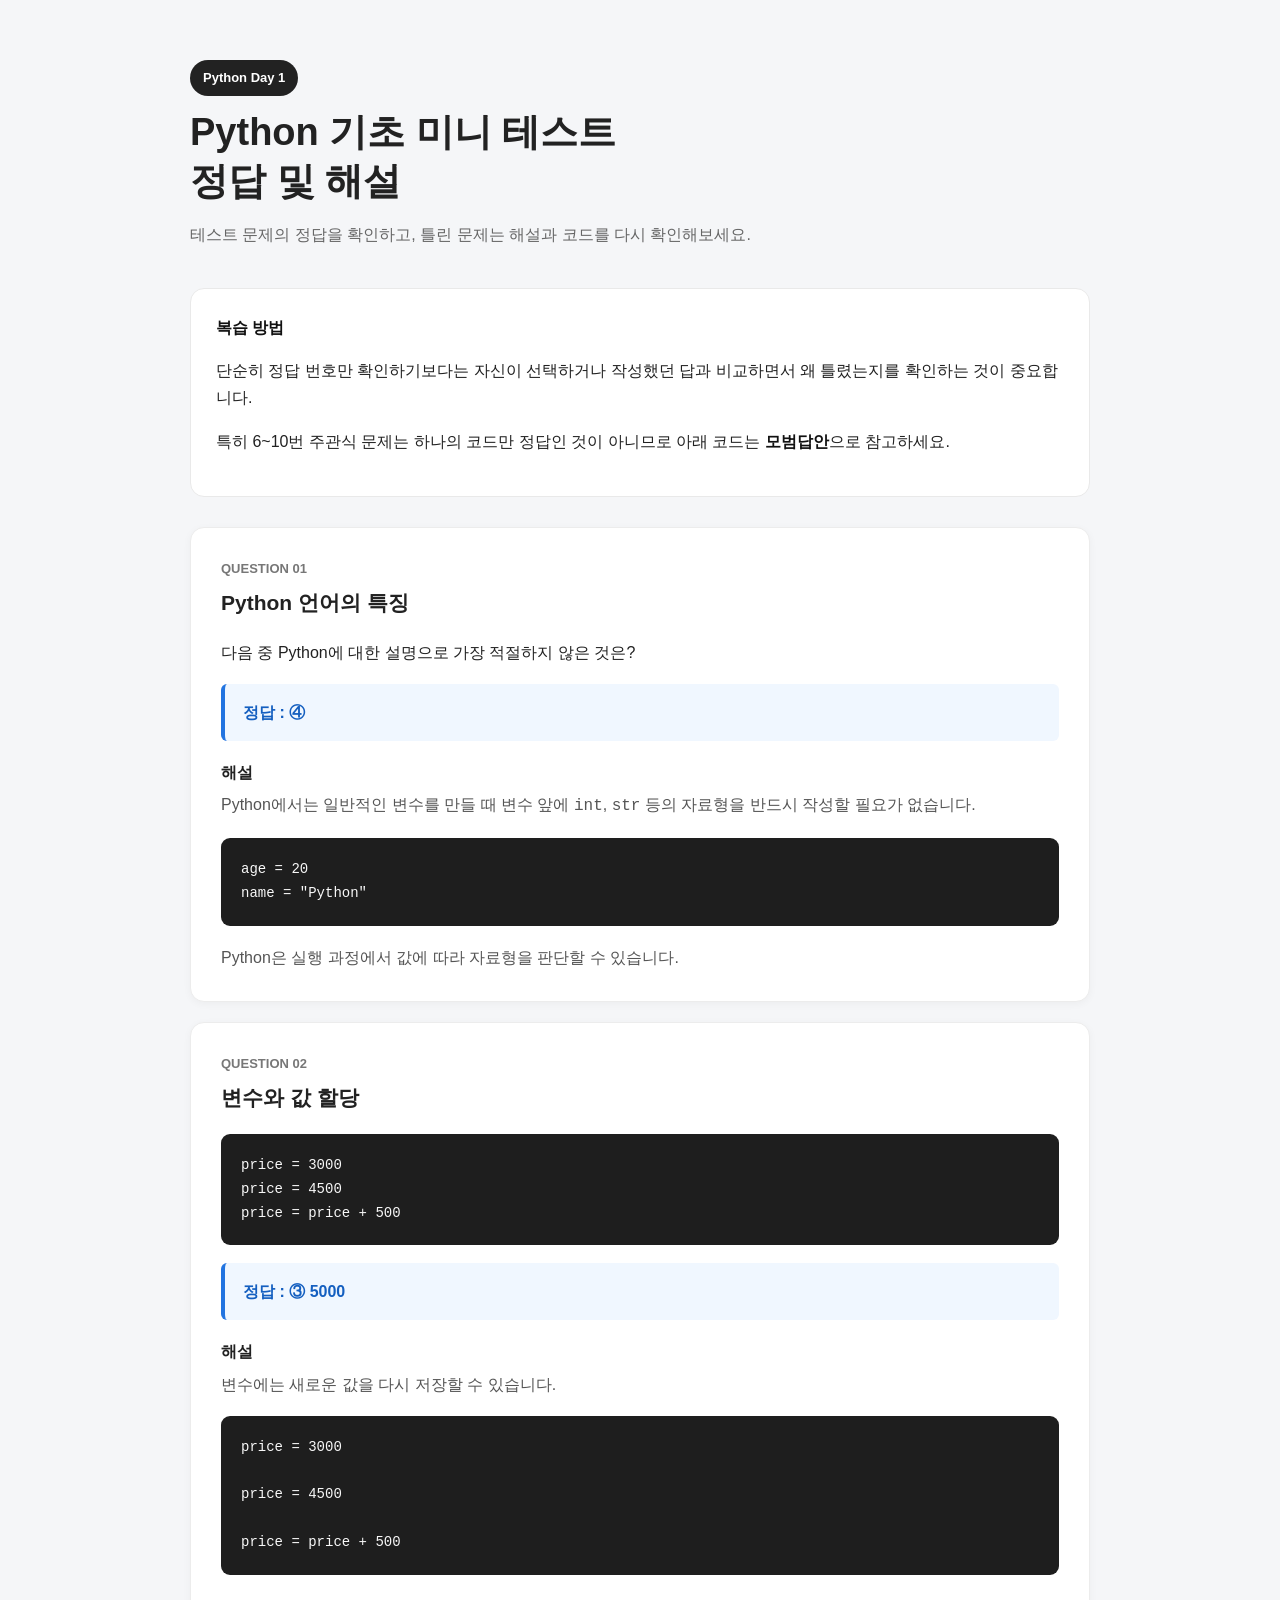
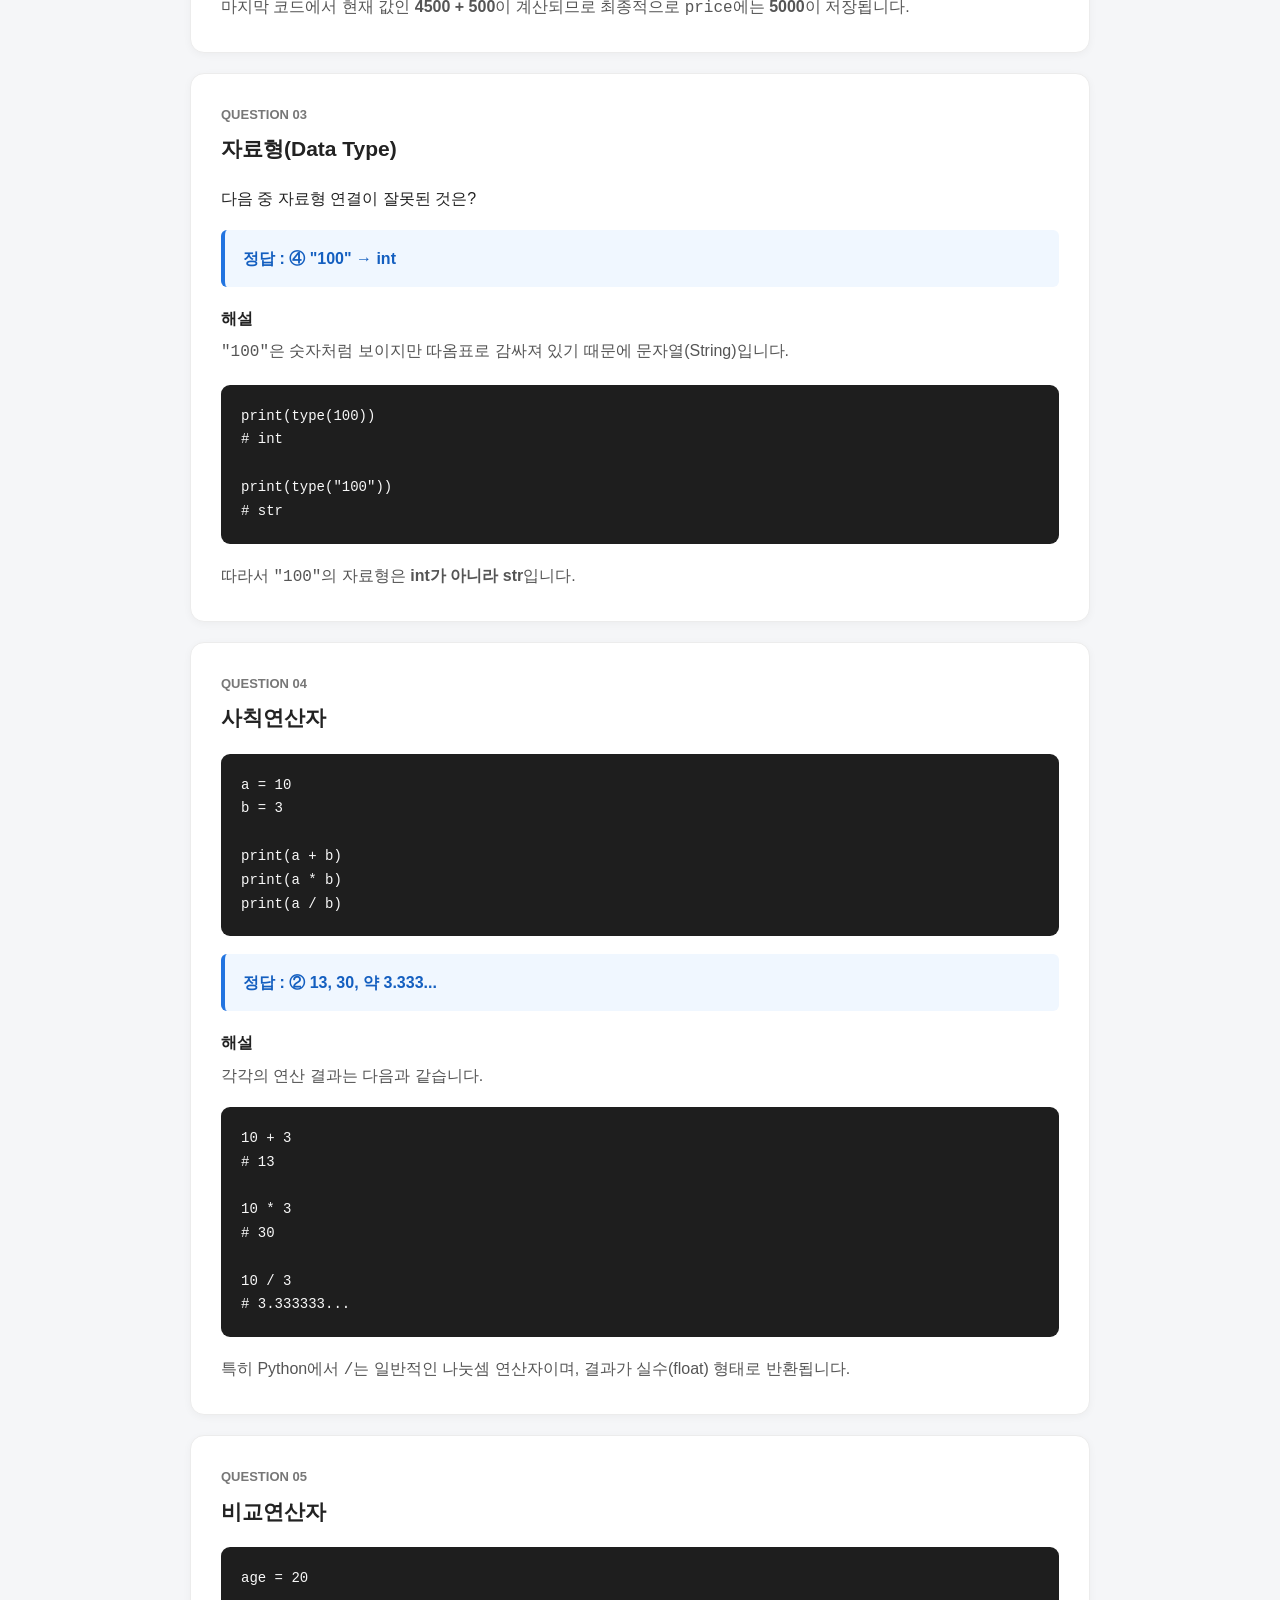
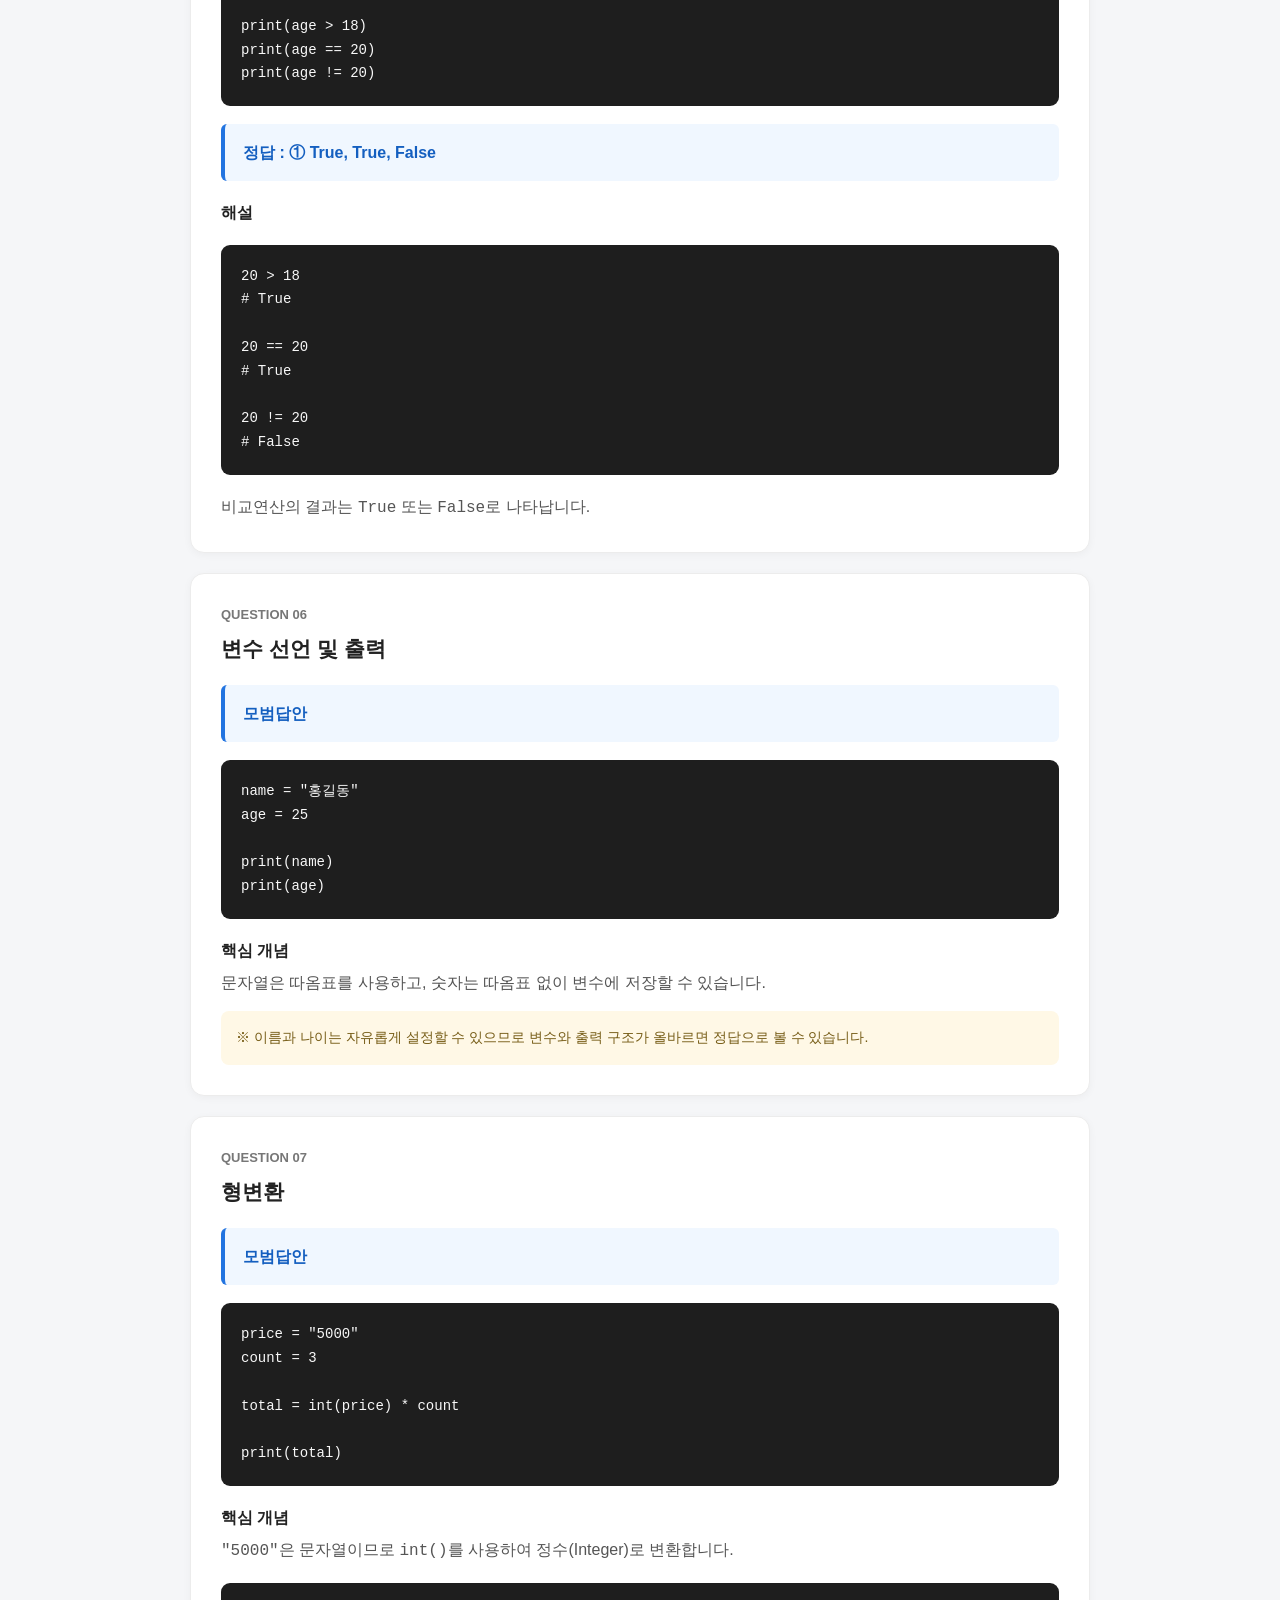
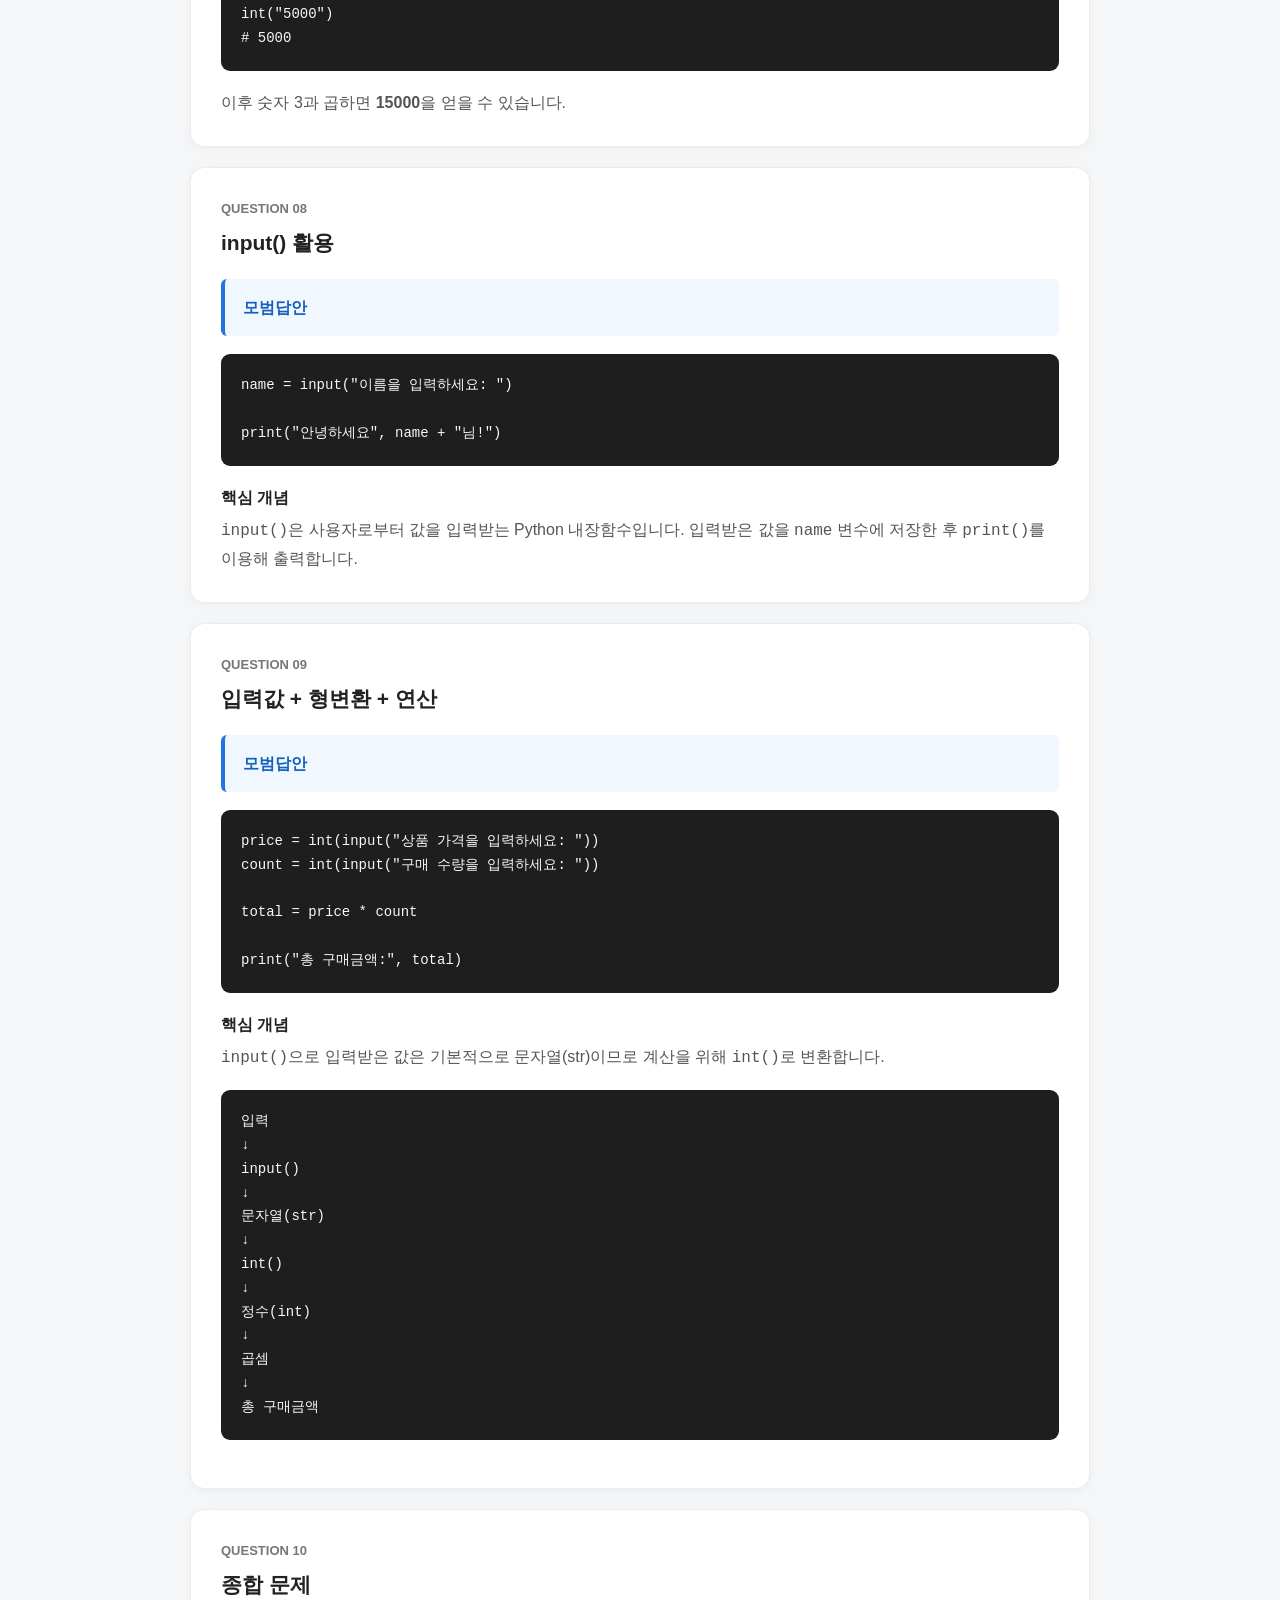
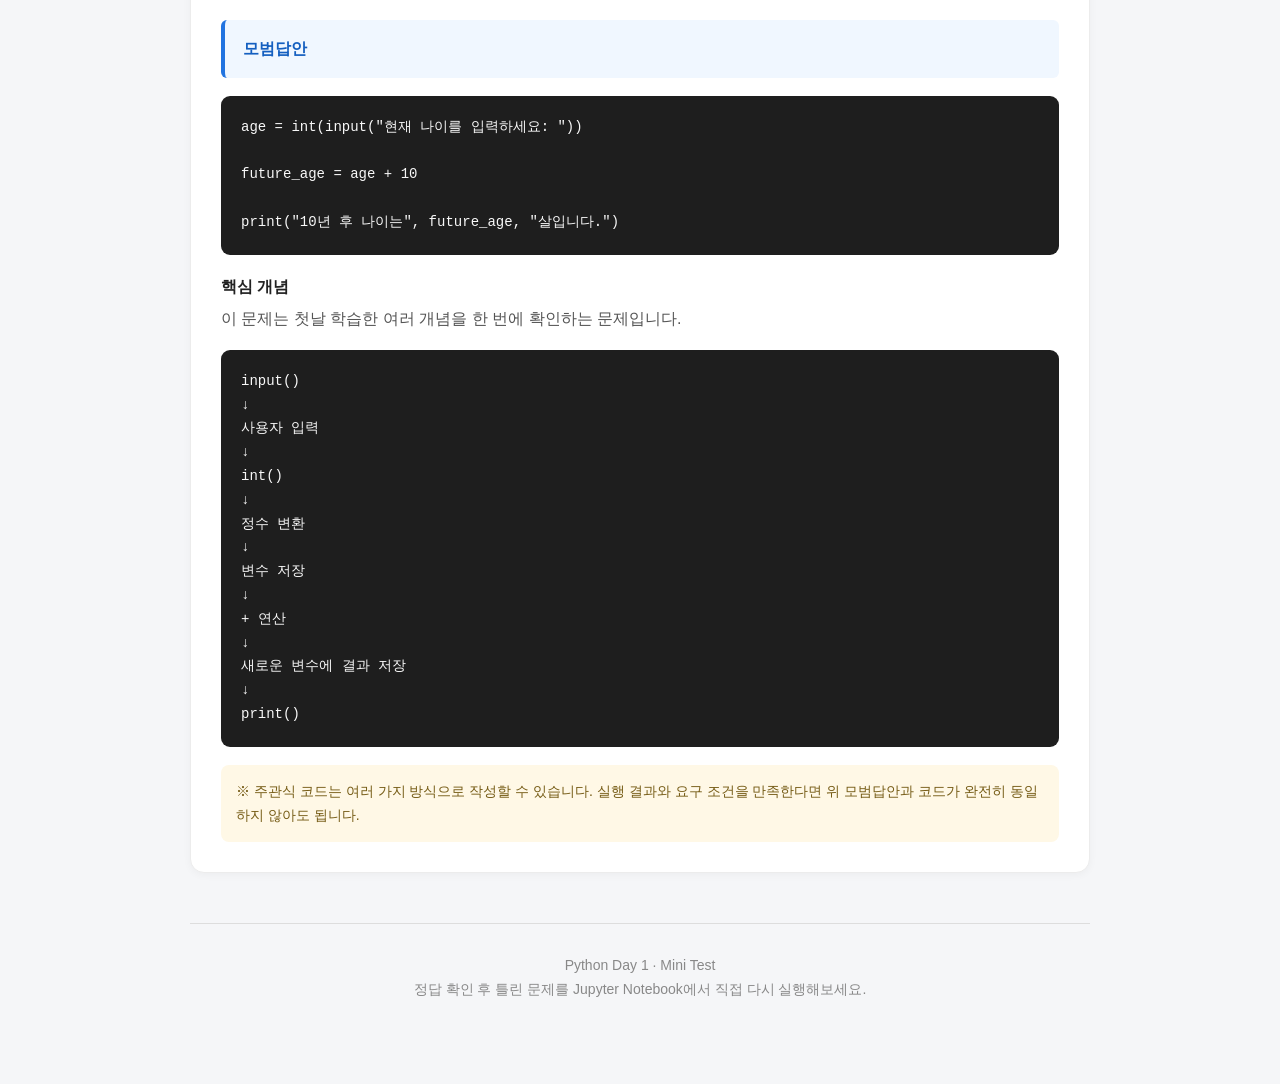
==== answer.html @ 6c265228 "second commit" ====
<!DOCTYPE html>
<html lang="ko">
<head>
  <meta charset="UTF-8">
  <meta name="viewport" content="width=device-width, initial-scale=1.0">

  <title>Python Day 1 | 정답 및 해설</title>

  <style>
    * {
      box-sizing: border-box;
    }

    body {
      margin: 0;
      background: #f5f6f8;
      color: #222;

      font-family:
        Pretendard,
        -apple-system,
        BlinkMacSystemFont,
        "Segoe UI",
        sans-serif;

      line-height: 1.7;
    }

    .container {
      width: min(900px, 92%);
      margin: 60px auto 100px;
    }


    /* -------------------------
       Header
    ------------------------- */

    header {
      margin-bottom: 40px;
    }

    .badge {
      display: inline-block;

      margin: 0 0 12px;
      padding: 7px 13px;

      background: #222;
      color: white;

      border-radius: 30px;

      font-size: 13px;
      font-weight: 700;
    }

    h1 {
      margin: 0;

      font-size: 38px;
      line-height: 1.3;
    }

    .description {
      margin-top: 14px;

      color: #666;
      font-size: 16px;
    }


    /* -------------------------
       Summary
    ------------------------- */

    .summary {
      margin-bottom: 30px;
      padding: 25px;

      background: #fff;

      border: 1px solid #e9e9e9;
      border-radius: 14px;
    }

    .summary strong {
      color: #111;
    }


    /* -------------------------
       Question Card
    ------------------------- */

    .question {
      margin-bottom: 20px;
      padding: 30px;

      background: white;

      border: 1px solid #ececec;
      border-radius: 14px;

      box-shadow:
        0 2px 8px rgba(0, 0, 0, 0.04);
    }

    .question-number {
      margin-bottom: 5px;

      color: #777;

      font-size: 13px;
      font-weight: 700;
    }

    .question h2 {
      margin: 0 0 18px;

      font-size: 21px;
    }


    /* -------------------------
       Answer
    ------------------------- */

    .answer {
      margin: 18px 0;
      padding: 15px 18px;

      background: #f0f7ff;

      border-left: 4px solid #2274e0;
      border-radius: 6px;
    }

    .answer strong {
      color: #145fc0;
    }


    /* -------------------------
       Explanation
    ------------------------- */

    .explanation {
      margin-top: 15px;

      color: #555;
    }

    .explanation-title {
      margin-bottom: 5px;

      color: #222;

      font-weight: 700;
    }


    /* -------------------------
       Code
    ------------------------- */

    pre {
      margin: 18px 0;
      padding: 20px;

      overflow-x: auto;

      background: #1e1e1e;
      color: #f8f8f8;

      border-radius: 9px;

      font-family:
        Consolas,
        Monaco,
        monospace;

      font-size: 14px;
      line-height: 1.7;
    }

    code {
      font-family:
        Consolas,
        Monaco,
        monospace;
    }


    /* -------------------------
       Notice
    ------------------------- */

    .notice {
      margin-top: 15px;
      padding: 15px;

      background: #fff8e6;

      border-radius: 8px;

      color: #765c16;

      font-size: 14px;
    }


    /* -------------------------
       Footer
    ------------------------- */

    footer {
      margin-top: 50px;
      padding-top: 30px;

      border-top: 1px solid #ddd;

      text-align: center;

      color: #888;
      font-size: 14px;
    }


    /* -------------------------
       Mobile
    ------------------------- */

    @media (max-width: 600px) {

      .container {
        margin-top: 35px;
      }

      h1 {
        font-size: 29px;
      }

      .question {
        padding: 22px;
      }

    }

  </style>

</head>


<body>

<div class="container">


  <!-- =========================
       Header
  ========================== -->

  <header>

    <p class="badge">
      Python Day 1
    </p>

    <h1>
      Python 기초 미니 테스트<br>
      정답 및 해설
    </h1>

    <p class="description">
      테스트 문제의 정답을 확인하고,
      틀린 문제는 해설과 코드를 다시 확인해보세요.
    </p>

  </header>



  <!-- =========================
       안내
  ========================== -->

  <section class="summary">

    <strong>복습 방법</strong>

    <p>
      단순히 정답 번호만 확인하기보다는
      자신이 선택하거나 작성했던 답과 비교하면서
      왜 틀렸는지를 확인하는 것이 중요합니다.
    </p>

    <p>
      특히 6~10번 주관식 문제는
      하나의 코드만 정답인 것이 아니므로
      아래 코드는 <strong>모범답안</strong>으로 참고하세요.
    </p>

  </section>



  <!-- =========================
       1번
  ========================== -->

  <section class="question">

    <div class="question-number">
      QUESTION 01
    </div>

    <h2>
      Python 언어의 특징
    </h2>

    <p>
      다음 중 Python에 대한 설명으로
      가장 적절하지 않은 것은?
    </p>

    <div class="answer">
      <strong>정답 : ④</strong>
    </div>

    <div class="explanation">

      <div class="explanation-title">
        해설
      </div>

      Python에서는 일반적인 변수를 만들 때
      변수 앞에 <code>int</code>,
      <code>str</code> 등의 자료형을
      반드시 작성할 필요가 없습니다.

      <pre>age = 20
name = "Python"</pre>

      Python은 실행 과정에서 값에 따라
      자료형을 판단할 수 있습니다.

    </div>

  </section>



  <!-- =========================
       2번
  ========================== -->

  <section class="question">

    <div class="question-number">
      QUESTION 02
    </div>

    <h2>
      변수와 값 할당
    </h2>

    <pre>price = 3000
price = 4500
price = price + 500</pre>

    <div class="answer">
      <strong>정답 : ③ 5000</strong>
    </div>

    <div class="explanation">

      <div class="explanation-title">
        해설
      </div>

      변수에는 새로운 값을 다시 저장할 수 있습니다.

      <pre>price = 3000

price = 4500

price = price + 500</pre>

      마지막 코드에서 현재 값인
      <strong>4500 + 500</strong>이 계산되므로
      최종적으로 <code>price</code>에는
      <strong>5000</strong>이 저장됩니다.

    </div>

  </section>



  <!-- =========================
       3번
  ========================== -->

  <section class="question">

    <div class="question-number">
      QUESTION 03
    </div>

    <h2>
      자료형(Data Type)
    </h2>

    <p>
      다음 중 자료형 연결이 잘못된 것은?
    </p>

    <div class="answer">
      <strong>정답 : ④ "100" → int</strong>
    </div>

    <div class="explanation">

      <div class="explanation-title">
        해설
      </div>

      <code>"100"</code>은 숫자처럼 보이지만
      따옴표로 감싸져 있기 때문에
      문자열(String)입니다.

      <pre>print(type(100))
# int

print(type("100"))
# str</pre>

      따라서 <code>"100"</code>의 자료형은
      <strong>int가 아니라 str</strong>입니다.

    </div>

  </section>



  <!-- =========================
       4번
  ========================== -->

  <section class="question">

    <div class="question-number">
      QUESTION 04
    </div>

    <h2>
      사칙연산자
    </h2>

    <pre>a = 10
b = 3

print(a + b)
print(a * b)
print(a / b)</pre>

    <div class="answer">
      <strong>정답 : ② 13, 30, 약 3.333...</strong>
    </div>

    <div class="explanation">

      <div class="explanation-title">
        해설
      </div>

      각각의 연산 결과는 다음과 같습니다.

      <pre>10 + 3
# 13

10 * 3
# 30

10 / 3
# 3.333333...</pre>

      특히 Python에서 <code>/</code>는
      일반적인 나눗셈 연산자이며,
      결과가 실수(float) 형태로 반환됩니다.

    </div>

  </section>



  <!-- =========================
       5번
  ========================== -->

  <section class="question">

    <div class="question-number">
      QUESTION 05
    </div>

    <h2>
      비교연산자
    </h2>

    <pre>age = 20

print(age > 18)
print(age == 20)
print(age != 20)</pre>

    <div class="answer">
      <strong>정답 : ① True, True, False</strong>
    </div>

    <div class="explanation">

      <div class="explanation-title">
        해설
      </div>

      <pre>20 > 18
# True

20 == 20
# True

20 != 20
# False</pre>

      비교연산의 결과는
      <code>True</code> 또는
      <code>False</code>로 나타납니다.

    </div>

  </section>



  <!-- =========================
       6번
  ========================== -->

  <section class="question">

    <div class="question-number">
      QUESTION 06
    </div>

    <h2>
      변수 선언 및 출력
    </h2>

    <div class="answer">
      <strong>모범답안</strong>
    </div>

    <pre>name = "홍길동"
age = 25

print(name)
print(age)</pre>

    <div class="explanation">

      <div class="explanation-title">
        핵심 개념
      </div>

      문자열은 따옴표를 사용하고,
      숫자는 따옴표 없이 변수에 저장할 수 있습니다.

    </div>

    <div class="notice">
      ※ 이름과 나이는 자유롭게 설정할 수 있으므로
      변수와 출력 구조가 올바르면 정답으로 볼 수 있습니다.
    </div>

  </section>



  <!-- =========================
       7번
  ========================== -->

  <section class="question">

    <div class="question-number">
      QUESTION 07
    </div>

    <h2>
      형변환
    </h2>

    <div class="answer">
      <strong>모범답안</strong>
    </div>

    <pre>price = "5000"
count = 3

total = int(price) * count

print(total)</pre>

    <div class="explanation">

      <div class="explanation-title">
        핵심 개념
      </div>

      <code>"5000"</code>은 문자열이므로
      <code>int()</code>를 사용하여
      정수(Integer)로 변환합니다.

      <pre>int("5000")
# 5000</pre>

      이후 숫자 3과 곱하면
      <strong>15000</strong>을 얻을 수 있습니다.

    </div>

  </section>



  <!-- =========================
       8번
  ========================== -->

  <section class="question">

    <div class="question-number">
      QUESTION 08
    </div>

    <h2>
      input() 활용
    </h2>

    <div class="answer">
      <strong>모범답안</strong>
    </div>

    <pre>name = input("이름을 입력하세요: ")

print("안녕하세요", name + "님!")</pre>

    <div class="explanation">

      <div class="explanation-title">
        핵심 개념
      </div>

      <code>input()</code>은 사용자로부터
      값을 입력받는 Python 내장함수입니다.

      입력받은 값을 <code>name</code> 변수에 저장한 후
      <code>print()</code>를 이용해 출력합니다.

    </div>

  </section>



  <!-- =========================
       9번
  ========================== -->

  <section class="question">

    <div class="question-number">
      QUESTION 09
    </div>

    <h2>
      입력값 + 형변환 + 연산
    </h2>

    <div class="answer">
      <strong>모범답안</strong>
    </div>

    <pre>price = int(input("상품 가격을 입력하세요: "))
count = int(input("구매 수량을 입력하세요: "))

total = price * count

print("총 구매금액:", total)</pre>

    <div class="explanation">

      <div class="explanation-title">
        핵심 개념
      </div>

      <code>input()</code>으로 입력받은 값은
      기본적으로 문자열(str)이므로
      계산을 위해 <code>int()</code>로 변환합니다.

      <pre>입력
↓
input()
↓
문자열(str)
↓
int()
↓
정수(int)
↓
곱셈
↓
총 구매금액</pre>

    </div>

  </section>



  <!-- =========================
       10번
  ========================== -->

  <section class="question">

    <div class="question-number">
      QUESTION 10
    </div>

    <h2>
      종합 문제
    </h2>

    <div class="answer">
      <strong>모범답안</strong>
    </div>

    <pre>age = int(input("현재 나이를 입력하세요: "))

future_age = age + 10

print("10년 후 나이는", future_age, "살입니다.")</pre>

    <div class="explanation">

      <div class="explanation-title">
        핵심 개념
      </div>

      이 문제는 첫날 학습한 여러 개념을
      한 번에 확인하는 문제입니다.

      <pre>input()
↓
사용자 입력
↓
int()
↓
정수 변환
↓
변수 저장
↓
+ 연산
↓
새로운 변수에 결과 저장
↓
print()</pre>

    </div>

    <div class="notice">
      ※ 주관식 코드는 여러 가지 방식으로 작성할 수 있습니다.
      실행 결과와 요구 조건을 만족한다면
      위 모범답안과 코드가 완전히 동일하지 않아도 됩니다.
    </div>

  </section>



  <!-- =========================
       Footer
  ========================== -->

  <footer>

    Python Day 1 · Mini Test<br>
    정답 확인 후 틀린 문제를 Jupyter Notebook에서
    직접 다시 실행해보세요.

  </footer>


</div>

</body>
</html>
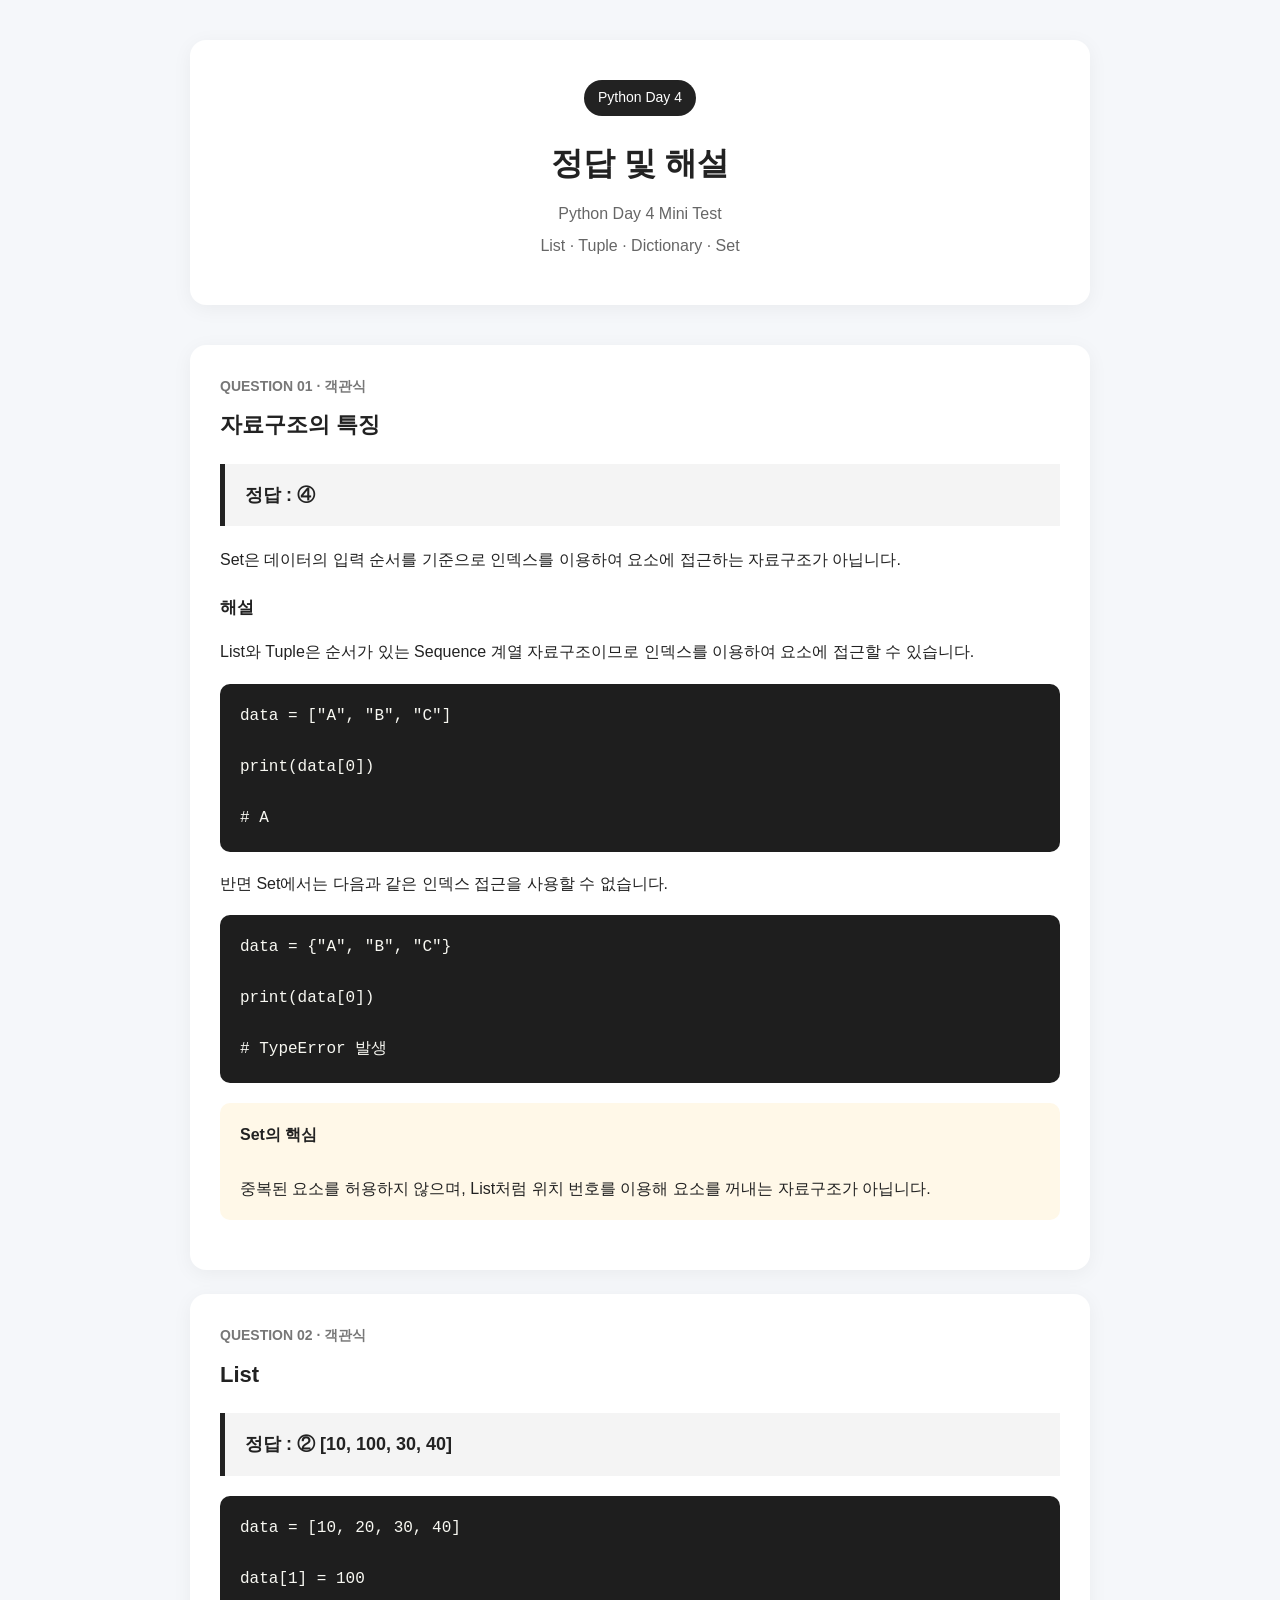
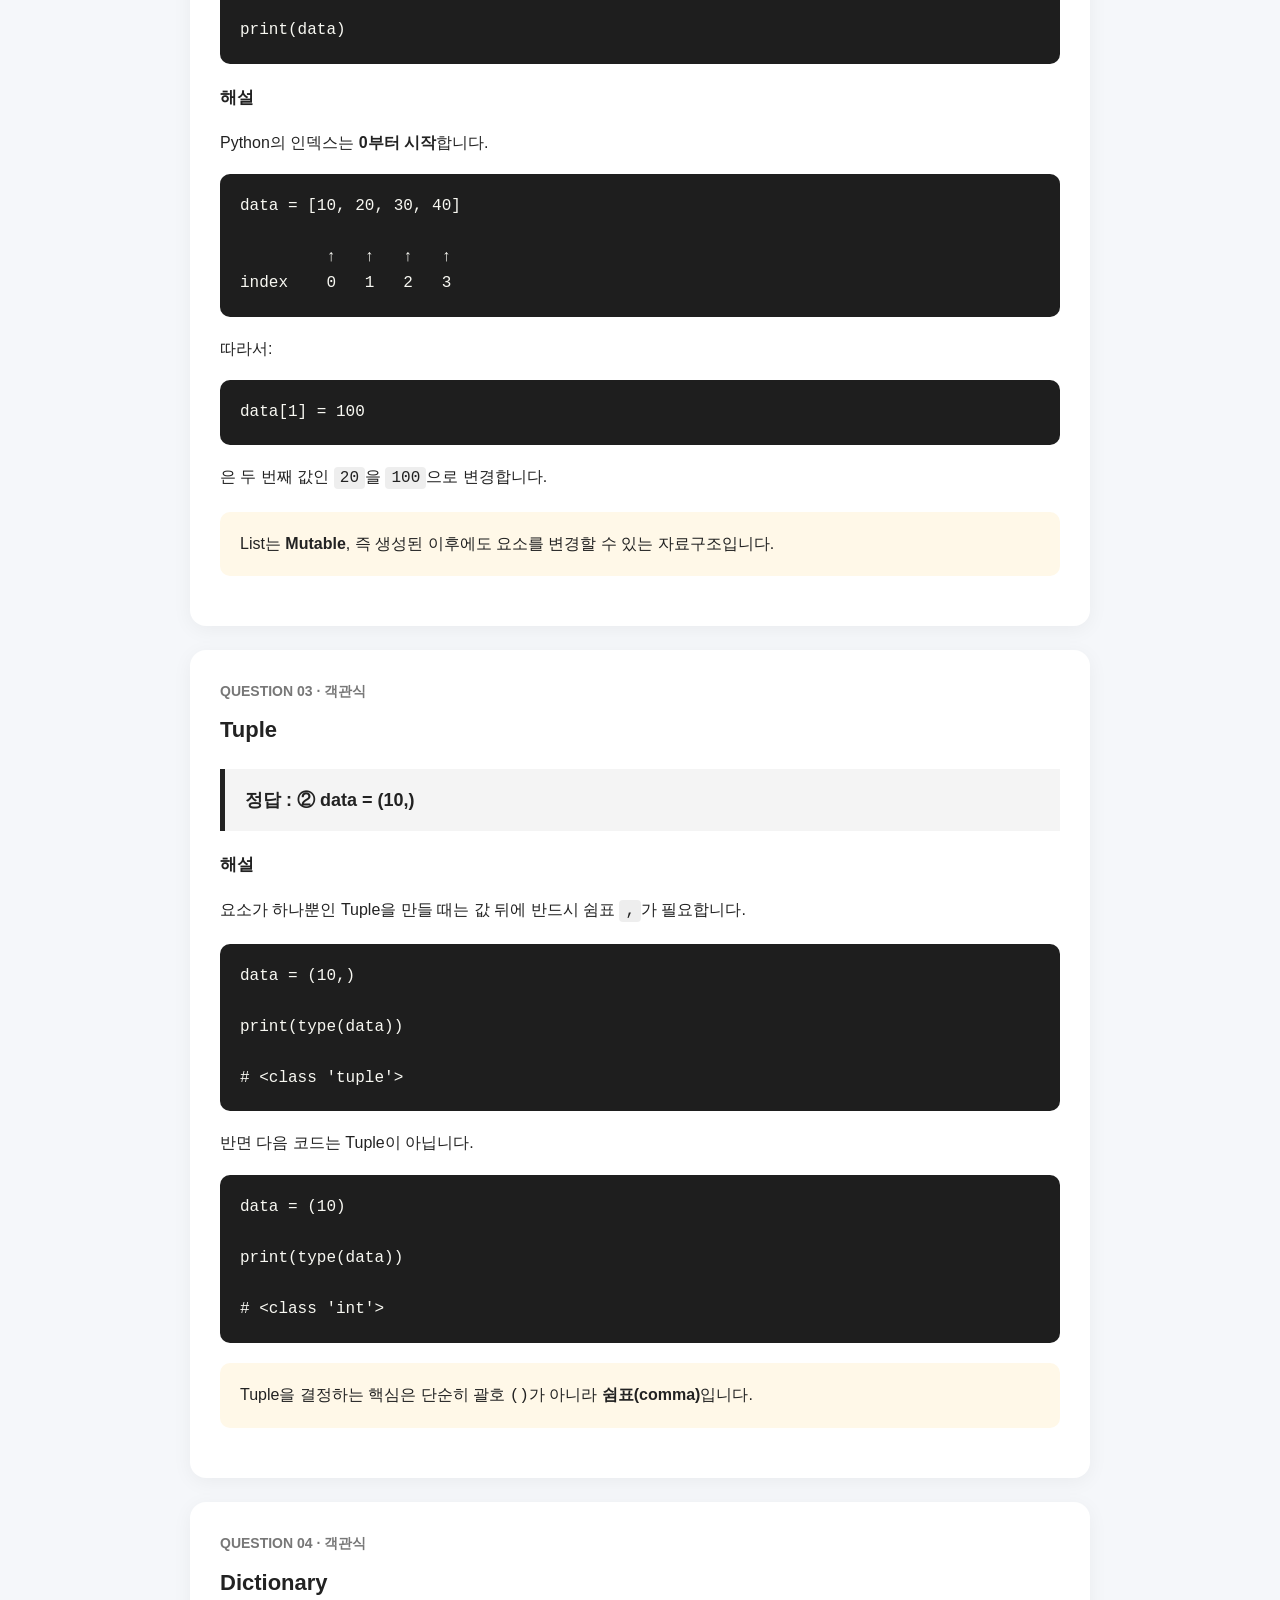
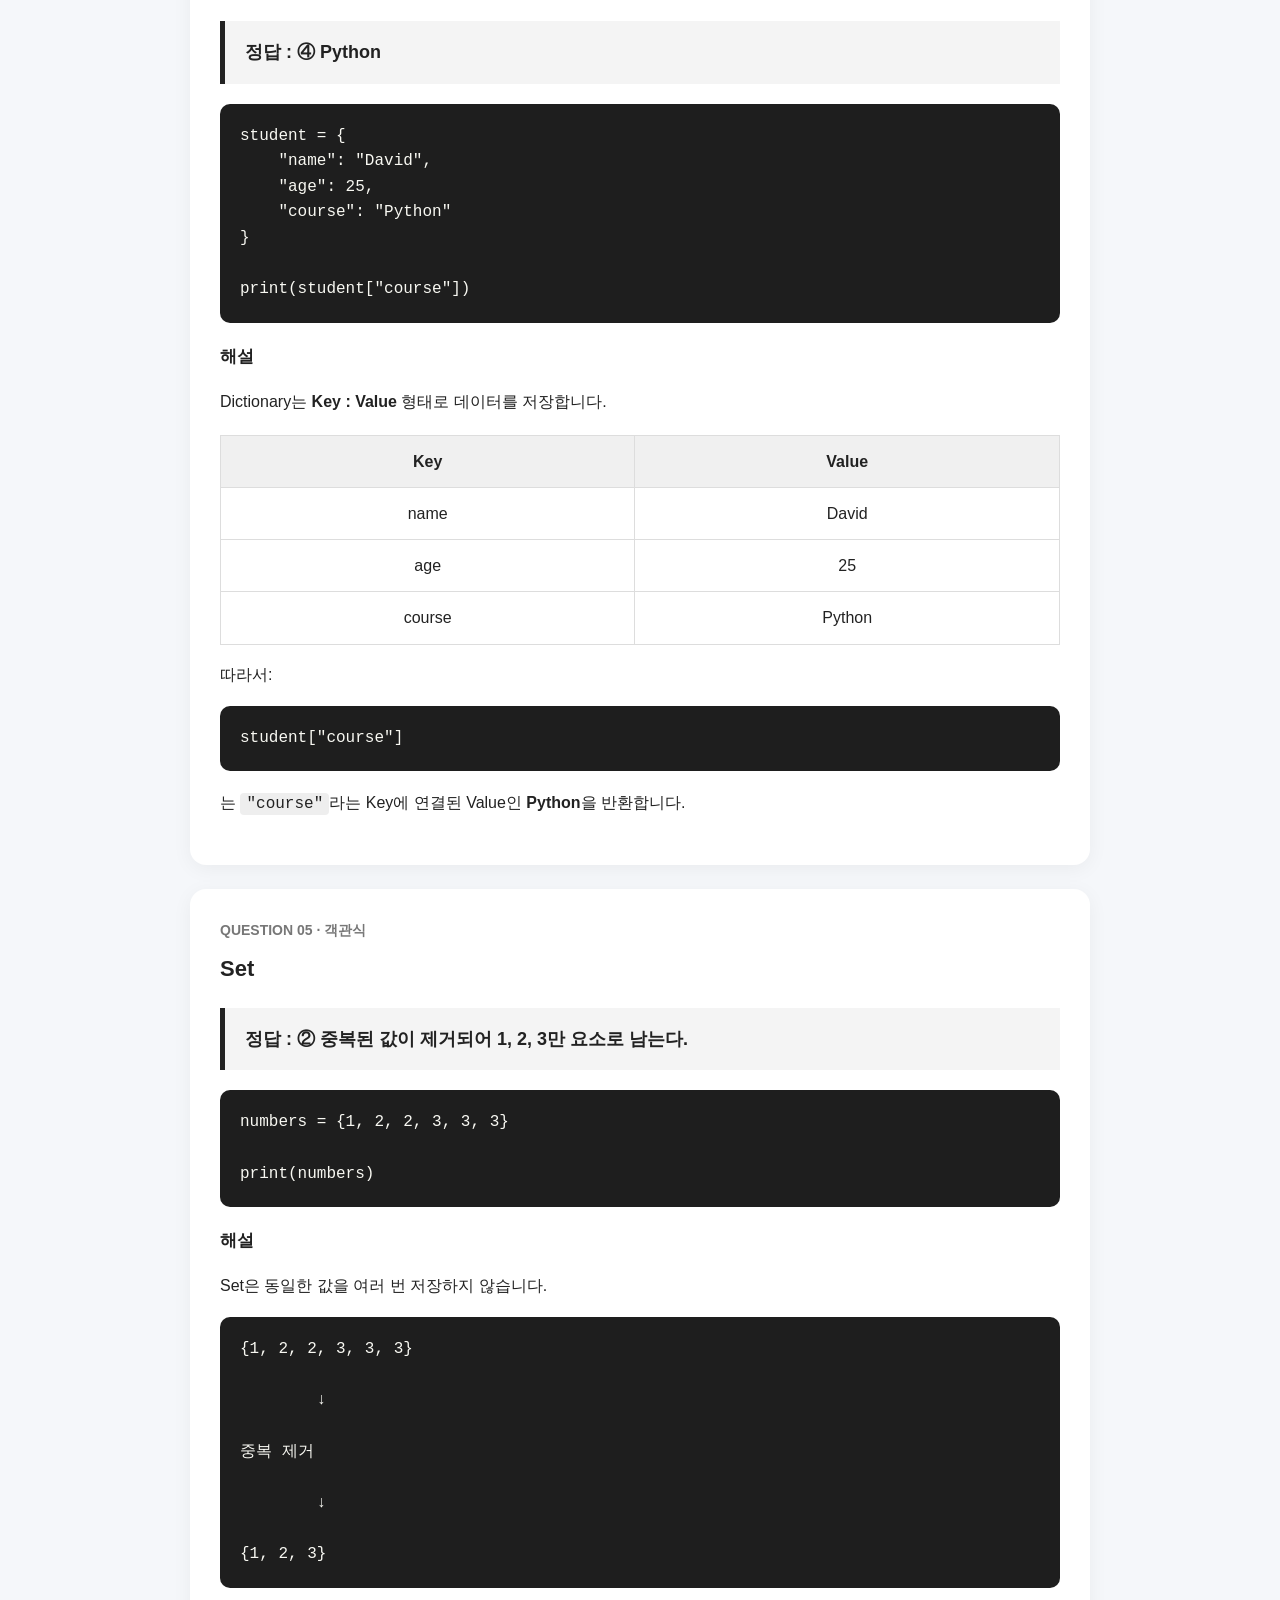
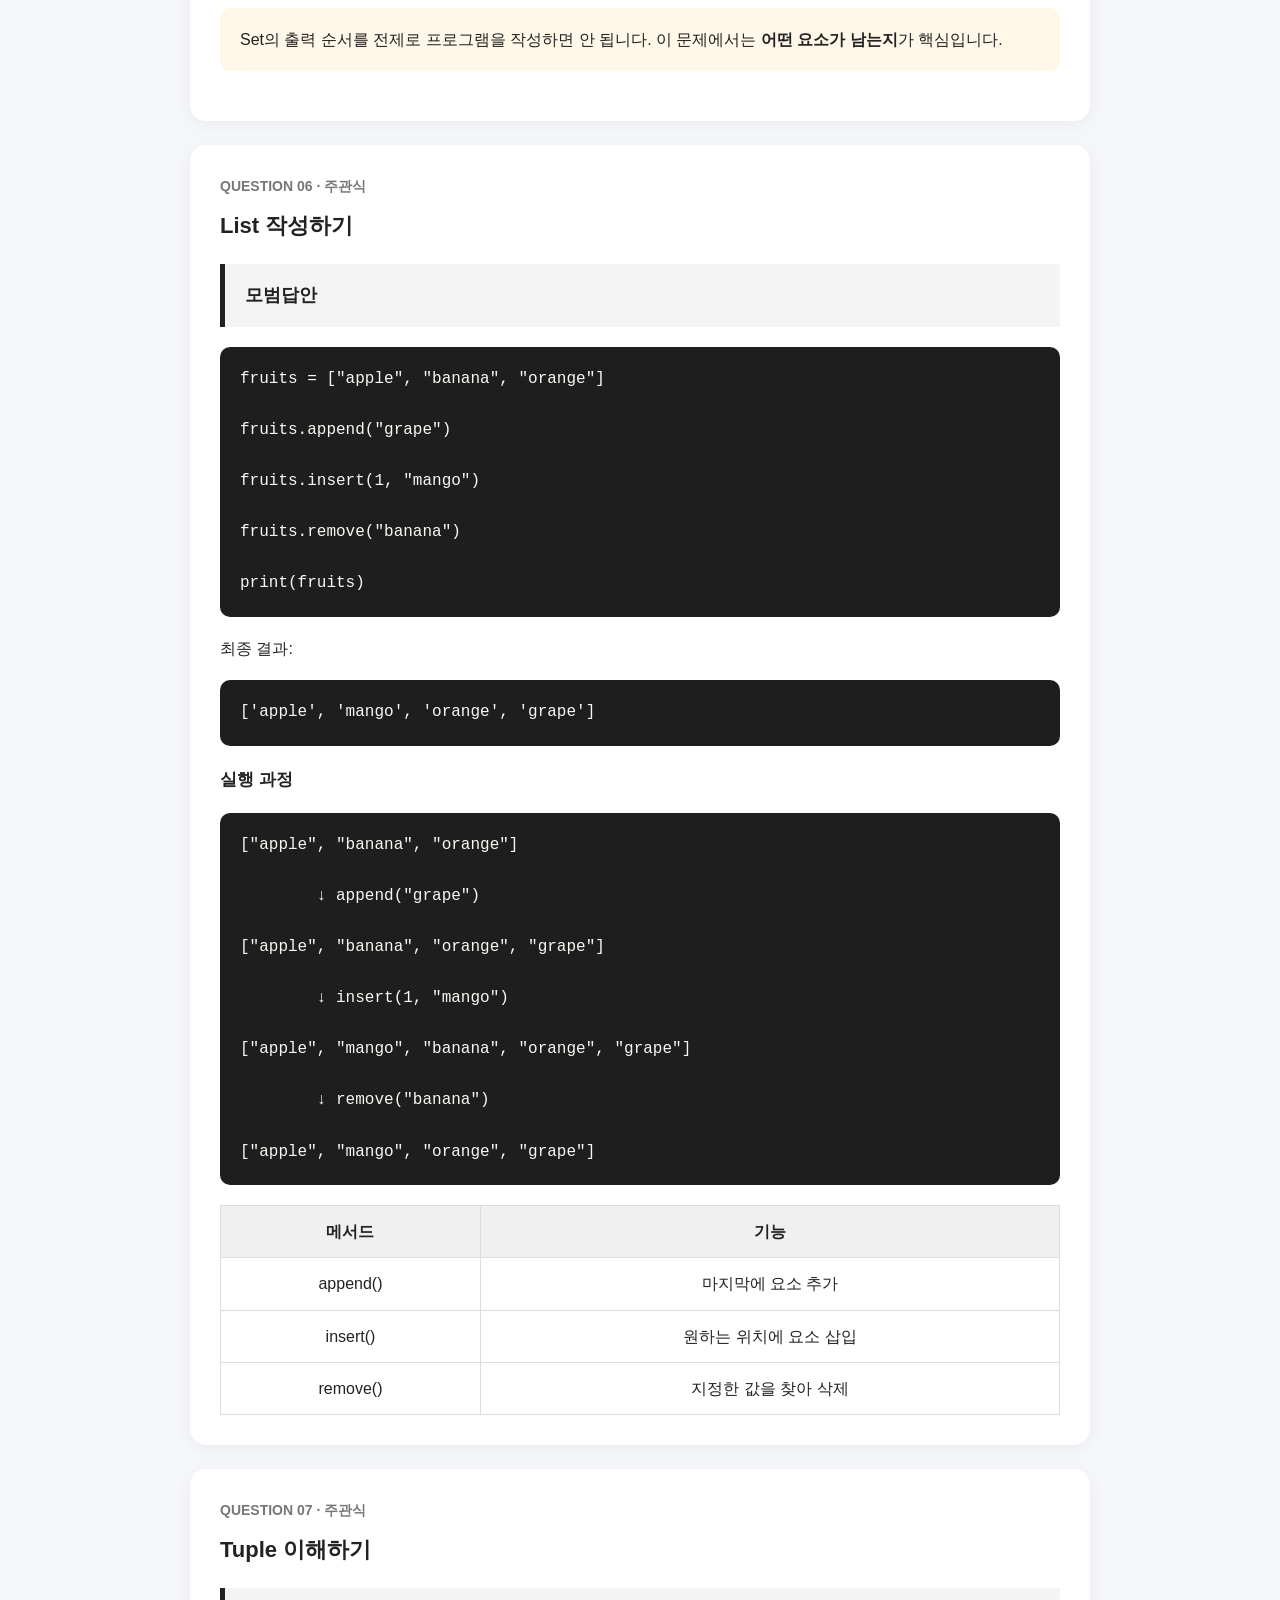
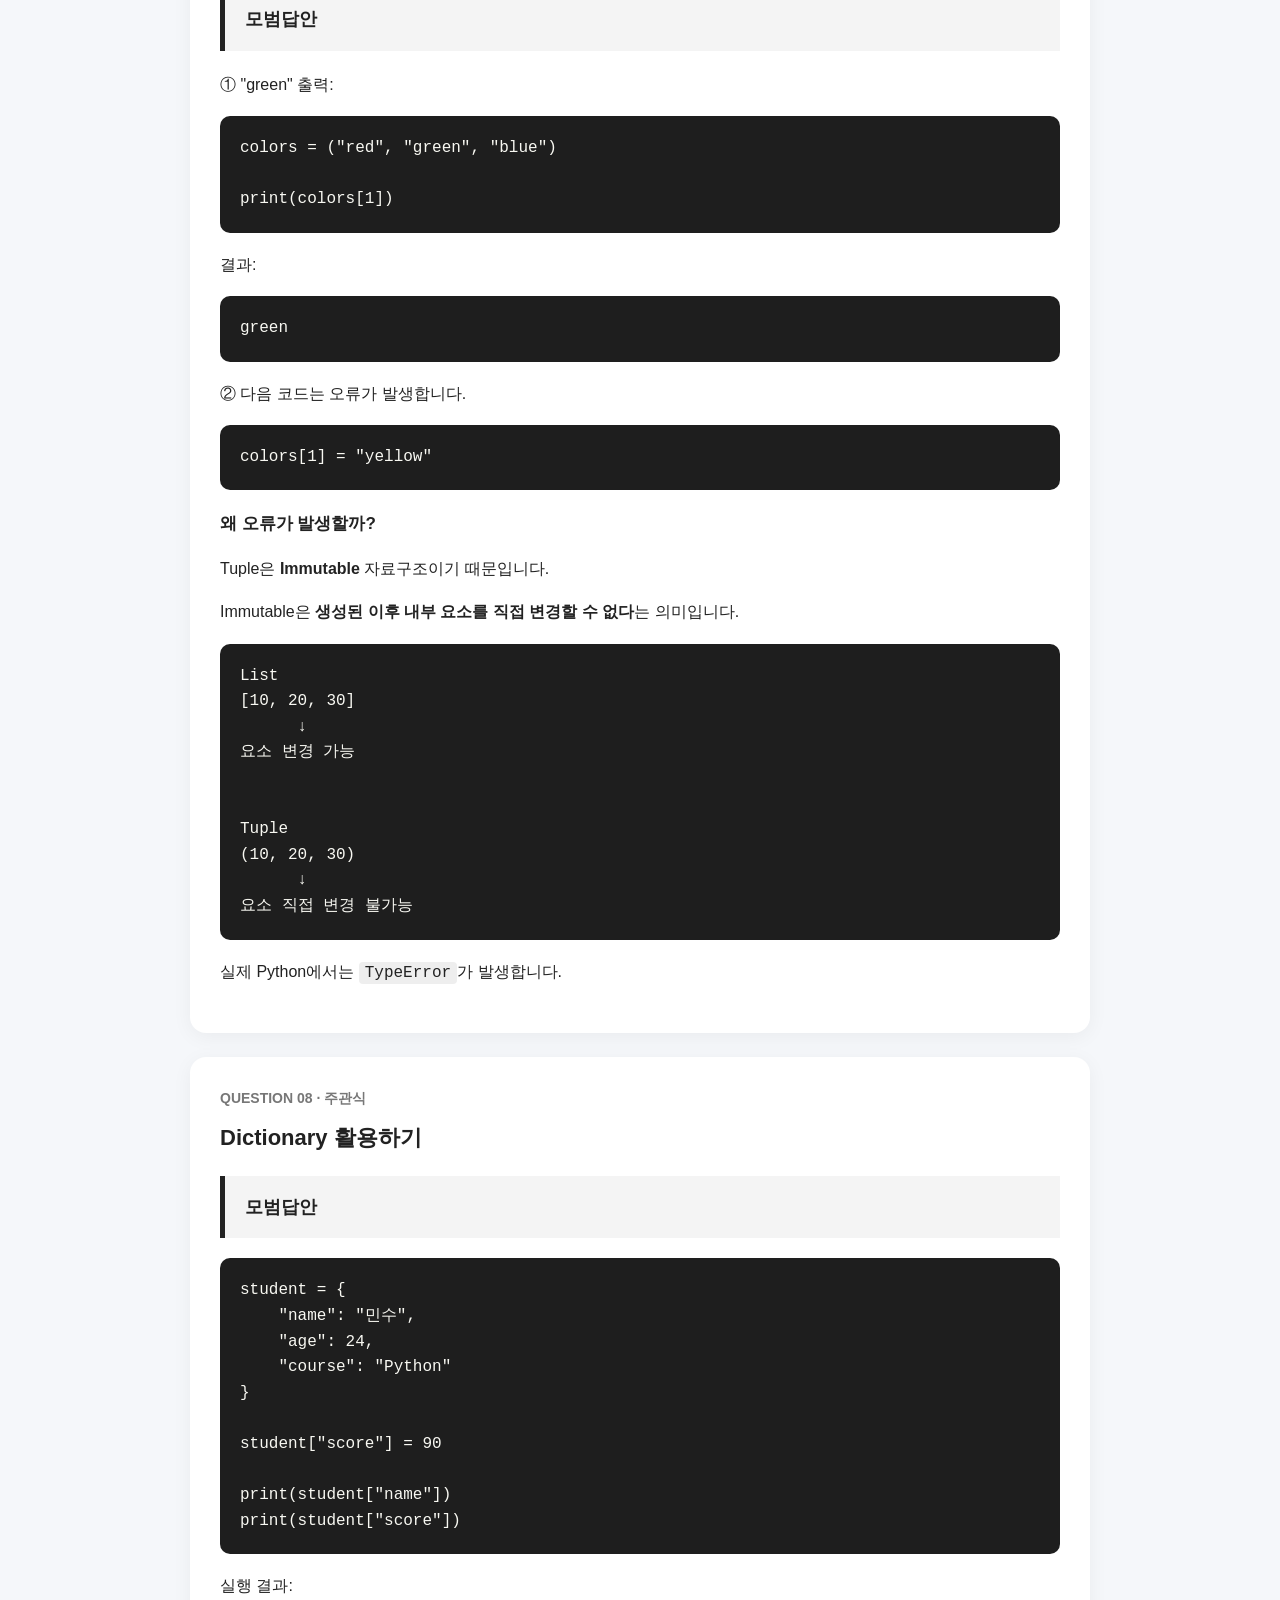
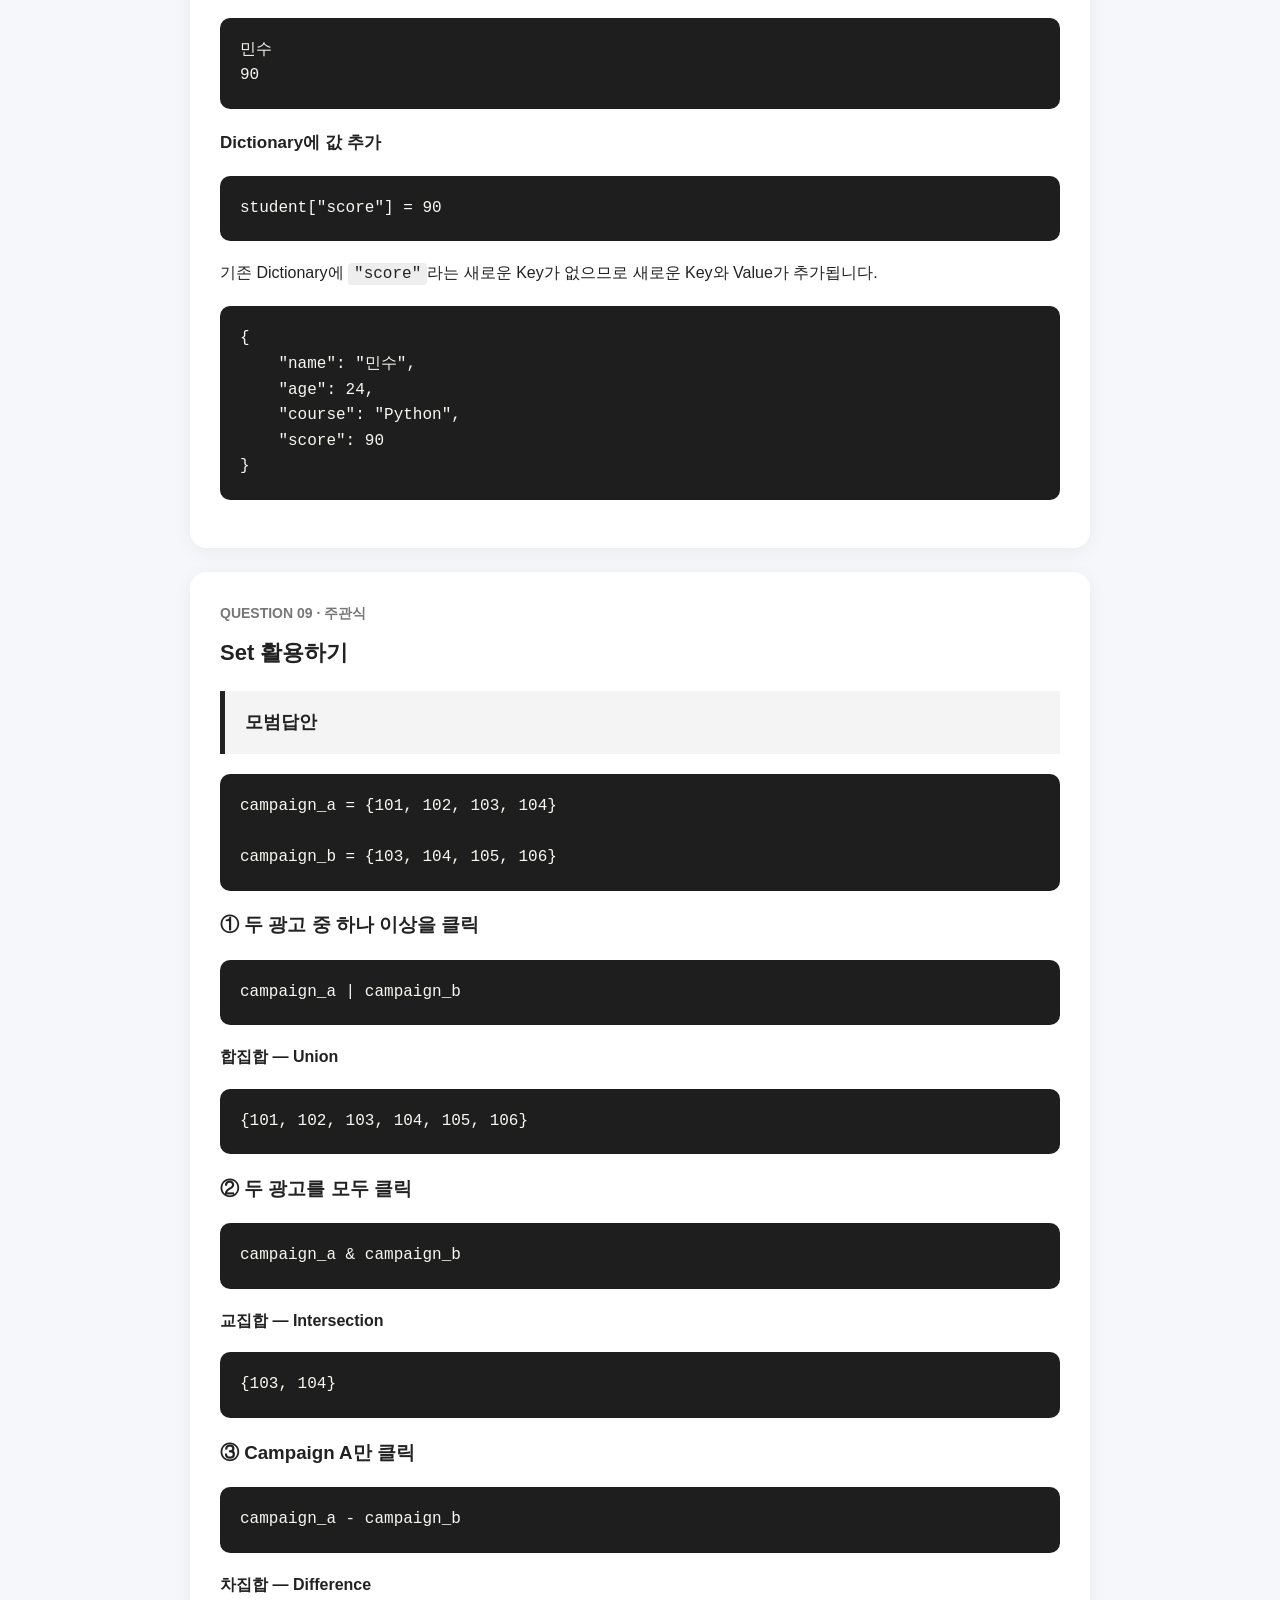
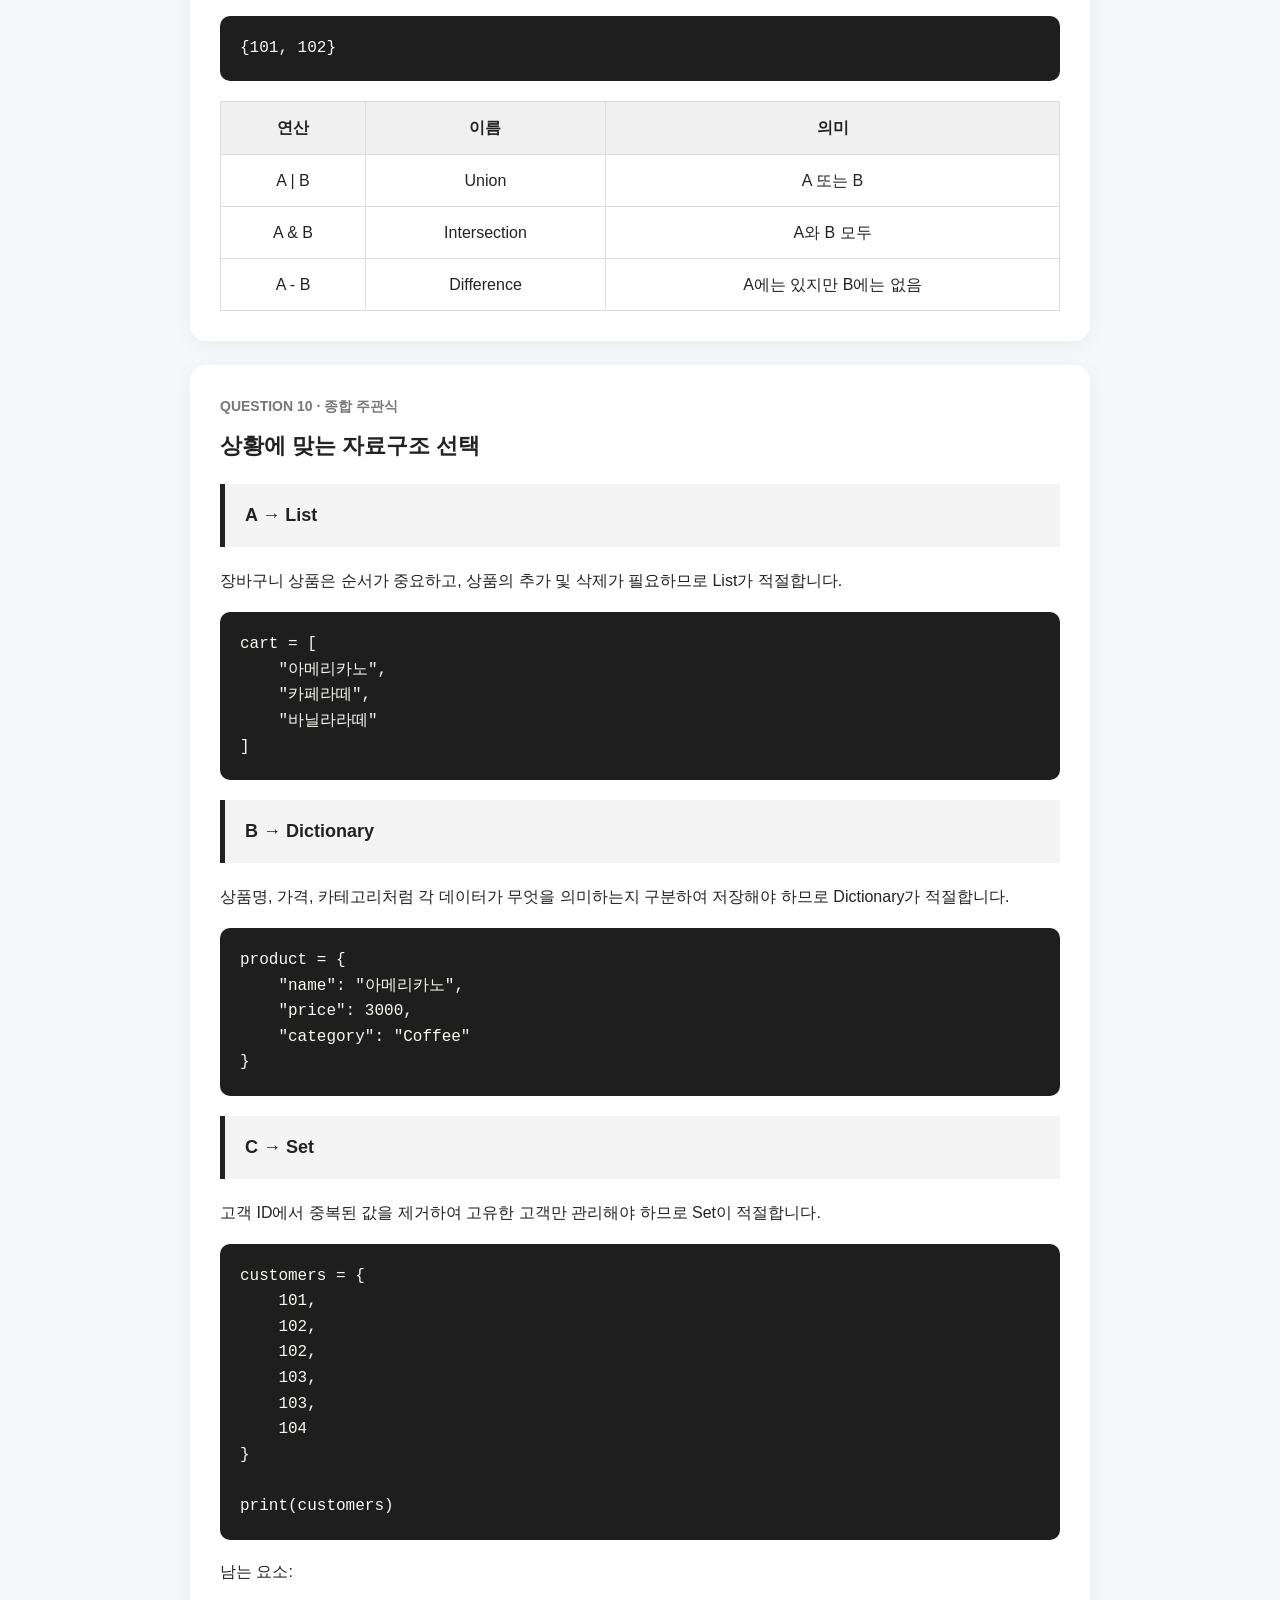
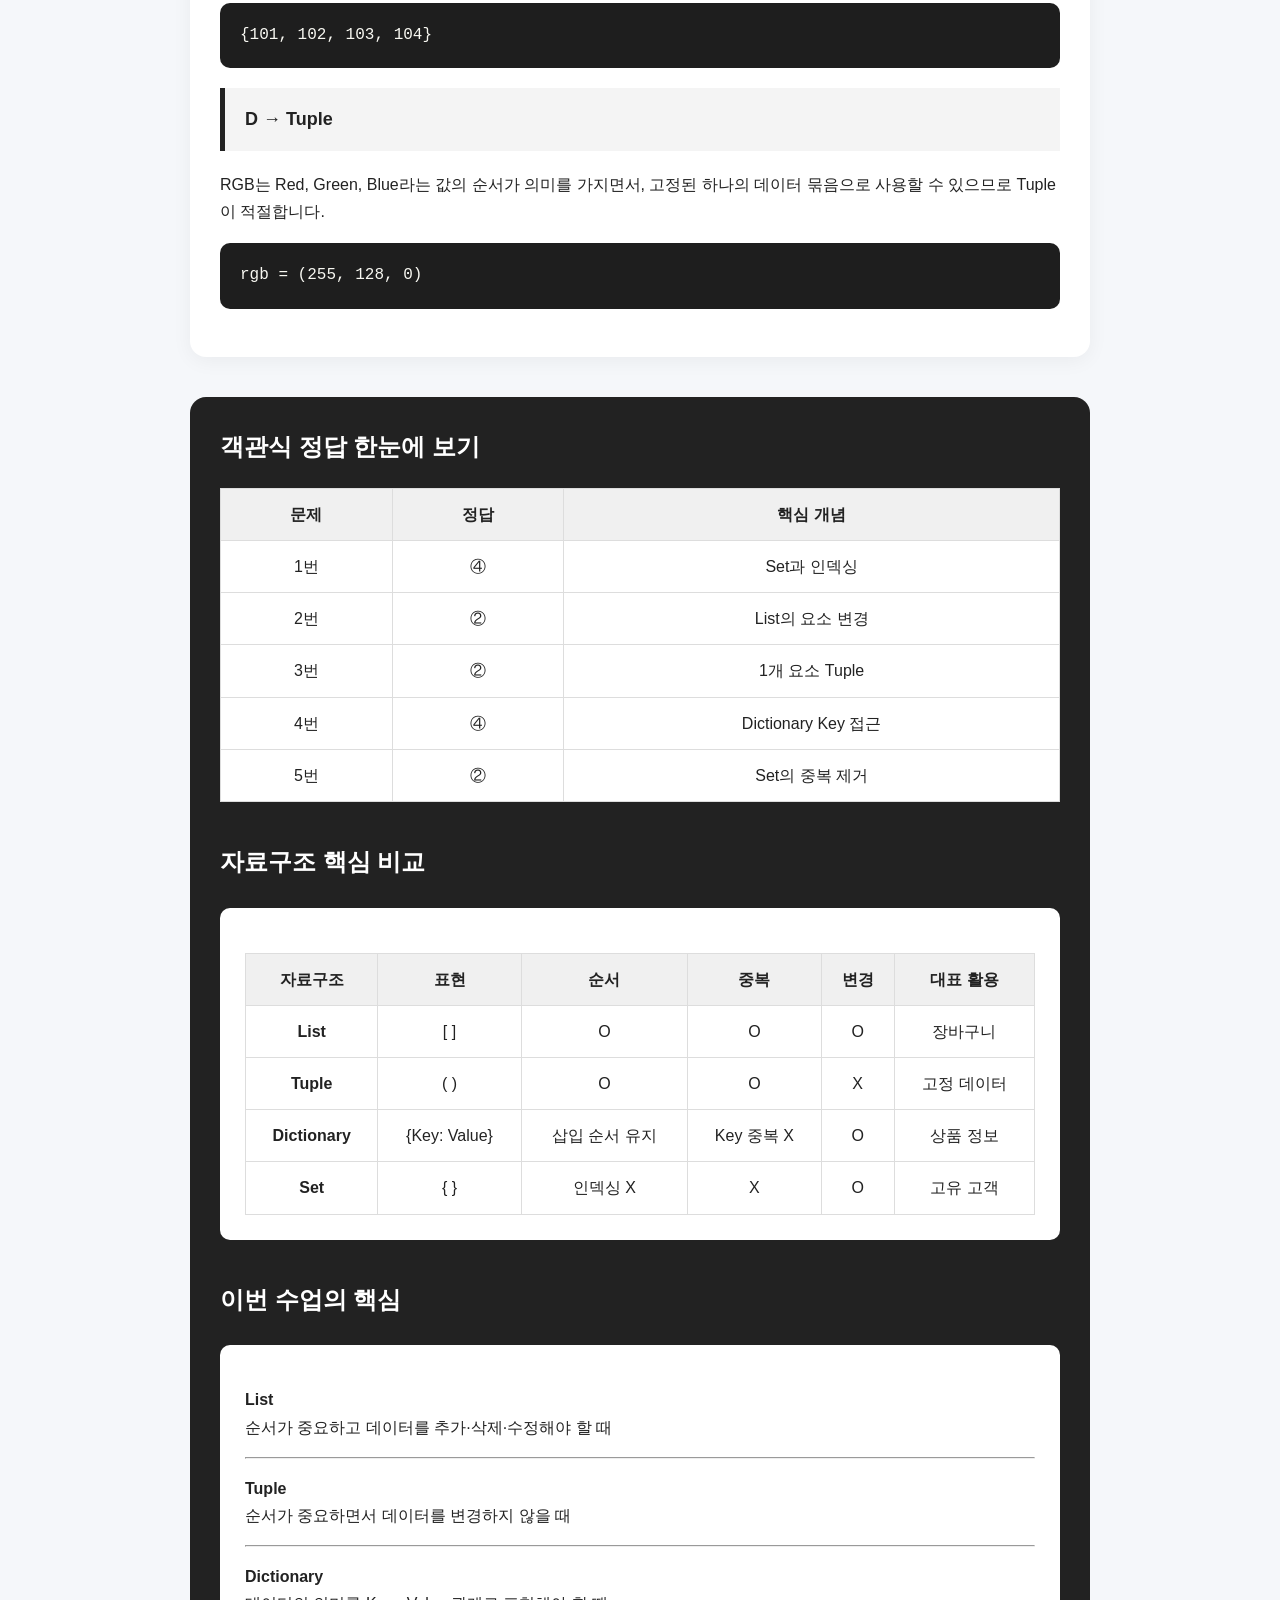
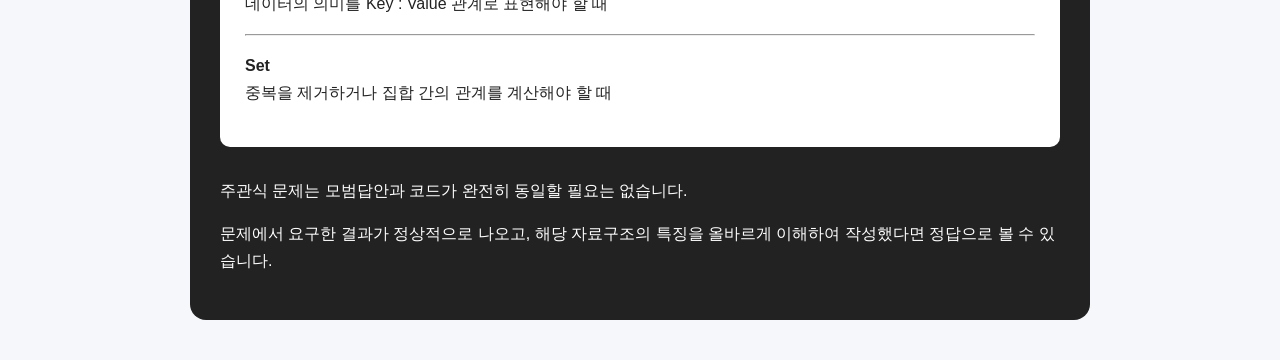
==== commit d18787d4: "26090301" ====
--- a/answer.html
+++ b/answer.html
@@ -1,812 +1,950 @@
-<!DOCTYPE html>
+<!doctype html>
 <html lang="ko">
-<head>
-  <meta charset="UTF-8">
-  <meta name="viewport" content="width=device-width, initial-scale=1.0">
-
-  <title>Python Day 1 | 정답 및 해설</title>
-
-  <style>
-    * {
-      box-sizing: border-box;
-    }
-
-    body {
-      margin: 0;
-      background: #f5f6f8;
-      color: #222;
-
-      font-family:
-        Pretendard,
-        -apple-system,
-        BlinkMacSystemFont,
-        "Segoe UI",
-        sans-serif;
-
-      line-height: 1.7;
-    }
-
-    .container {
-      width: min(900px, 92%);
-      margin: 60px auto 100px;
-    }
-
-
-    /* -------------------------
-       Header
-    ------------------------- */
-
-    header {
-      margin-bottom: 40px;
-    }
-
-    .badge {
-      display: inline-block;
-
-      margin: 0 0 12px;
-      padding: 7px 13px;
-
-      background: #222;
-      color: white;
-
-      border-radius: 30px;
-
-      font-size: 13px;
-      font-weight: 700;
-    }
-
-    h1 {
-      margin: 0;
-
-      font-size: 38px;
-      line-height: 1.3;
-    }
-
-    .description {
-      margin-top: 14px;
-
-      color: #666;
-      font-size: 16px;
-    }
-
-
-    /* -------------------------
-       Summary
-    ------------------------- */
-
-    .summary {
-      margin-bottom: 30px;
-      padding: 25px;
-
-      background: #fff;
-
-      border: 1px solid #e9e9e9;
-      border-radius: 14px;
-    }
-
-    .summary strong {
-      color: #111;
-    }
-
-
-    /* -------------------------
-       Question Card
-    ------------------------- */
-
-    .question {
-      margin-bottom: 20px;
-      padding: 30px;
-
-      background: white;
-
-      border: 1px solid #ececec;
-      border-radius: 14px;
-
-      box-shadow:
-        0 2px 8px rgba(0, 0, 0, 0.04);
-    }
-
-    .question-number {
-      margin-bottom: 5px;
-
-      color: #777;
-
-      font-size: 13px;
-      font-weight: 700;
-    }
-
-    .question h2 {
-      margin: 0 0 18px;
-
-      font-size: 21px;
-    }
-
-
-    /* -------------------------
-       Answer
-    ------------------------- */
-
-    .answer {
-      margin: 18px 0;
-      padding: 15px 18px;
-
-      background: #f0f7ff;
-
-      border-left: 4px solid #2274e0;
-      border-radius: 6px;
-    }
-
-    .answer strong {
-      color: #145fc0;
-    }
-
-
-    /* -------------------------
-       Explanation
-    ------------------------- */
-
-    .explanation {
-      margin-top: 15px;
-
-      color: #555;
-    }
-
-    .explanation-title {
-      margin-bottom: 5px;
-
-      color: #222;
-
-      font-weight: 700;
-    }
-
-
-    /* -------------------------
-       Code
-    ------------------------- */
-
-    pre {
-      margin: 18px 0;
-      padding: 20px;
-
-      overflow-x: auto;
-
-      background: #1e1e1e;
-      color: #f8f8f8;
-
-      border-radius: 9px;
-
-      font-family:
-        Consolas,
-        Monaco,
-        monospace;
-
-      font-size: 14px;
-      line-height: 1.7;
-    }
-
-    code {
-      font-family:
-        Consolas,
-        Monaco,
-        monospace;
-    }
-
-
-    /* -------------------------
-       Notice
-    ------------------------- */
-
-    .notice {
-      margin-top: 15px;
-      padding: 15px;
-
-      background: #fff8e6;
-
-      border-radius: 8px;
-
-      color: #765c16;
-
-      font-size: 14px;
-    }
-
-
-    /* -------------------------
-       Footer
-    ------------------------- */
-
-    footer {
-      margin-top: 50px;
-      padding-top: 30px;
-
-      border-top: 1px solid #ddd;
-
-      text-align: center;
-
-      color: #888;
-      font-size: 14px;
-    }
-
-
-    /* -------------------------
-       Mobile
-    ------------------------- */
-
-    @media (max-width: 600px) {
+  <head>
+    <meta charset="UTF-8" />
+
+    <meta name="viewport" content="width=device-width, initial-scale=1.0" />
+
+    <title>Python Day 4 | 정답 및 해설</title>
+
+    <style>
+      * {
+        box-sizing: border-box;
+      }
+
+      body {
+        margin: 0;
+        padding: 40px 20px;
+
+        background: #f5f7fa;
+        color: #222;
+
+        font-family: -apple-system, BlinkMacSystemFont, "Segoe UI", sans-serif;
+
+        line-height: 1.7;
+      }
 
       .container {
-        margin-top: 35px;
+        width: 100%;
+        max-width: 900px;
+        margin: 0 auto;
+      }
+
+      header {
+        margin-bottom: 40px;
+        padding: 40px;
+
+        background: white;
+        border-radius: 16px;
+
+        text-align: center;
+
+        box-shadow: 0 4px 20px rgba(0, 0, 0, 0.05);
+      }
+
+      .badge {
+        display: inline-block;
+
+        margin-bottom: 10px;
+        padding: 6px 14px;
+
+        border-radius: 20px;
+
+        background: #222;
+        color: white;
+
+        font-size: 14px;
       }
 
       h1 {
-        font-size: 29px;
-      }
-
-      .question {
-        padding: 22px;
-      }
-
-    }
-
-  </style>
-
-</head>
-
-
-<body>
-
-<div class="container">
-
-
-  <!-- =========================
-       Header
-  ========================== -->
-
-  <header>
-
-    <p class="badge">
-      Python Day 1
-    </p>
-
-    <h1>
-      Python 기초 미니 테스트<br>
-      정답 및 해설
-    </h1>
-
-    <p class="description">
-      테스트 문제의 정답을 확인하고,
-      틀린 문제는 해설과 코드를 다시 확인해보세요.
-    </p>
-
-  </header>
-
-
-
-  <!-- =========================
-       안내
-  ========================== -->
-
-  <section class="summary">
-
-    <strong>복습 방법</strong>
-
-    <p>
-      단순히 정답 번호만 확인하기보다는
-      자신이 선택하거나 작성했던 답과 비교하면서
-      왜 틀렸는지를 확인하는 것이 중요합니다.
-    </p>
-
-    <p>
-      특히 6~10번 주관식 문제는
-      하나의 코드만 정답인 것이 아니므로
-      아래 코드는 <strong>모범답안</strong>으로 참고하세요.
-    </p>
-
-  </section>
-
-
-
-  <!-- =========================
-       1번
-  ========================== -->
-
-  <section class="question">
-
-    <div class="question-number">
-      QUESTION 01
+        margin: 10px 0;
+        font-size: 32px;
+      }
+
+      header p {
+        margin: 5px 0;
+        color: #666;
+      }
+
+      .answer-card {
+        margin-bottom: 24px;
+        padding: 30px;
+
+        background: white;
+        border-radius: 16px;
+
+        box-shadow: 0 4px 20px rgba(0, 0, 0, 0.05);
+      }
+
+      .question-number {
+        margin-bottom: 8px;
+
+        color: #777;
+
+        font-size: 14px;
+        font-weight: bold;
+      }
+
+      .answer-card h2 {
+        margin-top: 0;
+        margin-bottom: 15px;
+
+        font-size: 22px;
+      }
+
+      .correct-answer {
+        margin: 20px 0;
+        padding: 16px 20px;
+
+        border-left: 5px solid #222;
+
+        background: #f4f4f4;
+
+        font-size: 18px;
+        font-weight: bold;
+      }
+
+      .model-answer {
+        margin: 20px 0;
+        padding: 20px;
+
+        border-radius: 10px;
+
+        background: #f5f7fa;
+      }
+
+      .explanation {
+        margin-top: 20px;
+      }
+
+      .explanation h3 {
+        margin-bottom: 8px;
+        font-size: 17px;
+      }
+
+      pre {
+        overflow-x: auto;
+
+        margin: 18px 0;
+        padding: 20px;
+
+        border-radius: 10px;
+
+        background: #1e1e1e;
+        color: #f8f8f2;
+
+        line-height: 1.6;
+      }
+
+      code {
+        font-family: "SFMono-Regular", Consolas, "Liberation Mono", monospace;
+      }
+
+      p code {
+        padding: 2px 6px;
+
+        border-radius: 4px;
+
+        background: #eee;
+        color: #222;
+      }
+
+      .important {
+        margin: 20px 0;
+        padding: 18px 20px;
+
+        border-radius: 10px;
+
+        background: #fff8e8;
+      }
+
+      table {
+        width: 100%;
+
+        margin-top: 20px;
+
+        border-collapse: collapse;
+
+        background: white;
+        color: #222;
+      }
+
+      th,
+      td {
+        padding: 12px;
+
+        border: 1px solid #ddd;
+
+        text-align: center;
+      }
+
+      th {
+        background: #f0f0f0;
+      }
+
+      .summary {
+        margin-top: 40px;
+        padding: 30px;
+
+        border-radius: 16px;
+
+        background: #222;
+        color: white;
+      }
+
+      .summary h2 {
+        margin-top: 0;
+      }
+
+      .summary table {
+        color: #222;
+      }
+
+      .summary-box {
+        margin-top: 25px;
+        padding: 25px;
+
+        border-radius: 10px;
+
+        background: white;
+        color: #222;
+      }
+
+      @media (max-width: 600px) {
+        body {
+          padding: 20px 12px;
+        }
+
+        header,
+        .answer-card,
+        .summary {
+          padding: 22px;
+        }
+
+        h1 {
+          font-size: 25px;
+        }
+
+        th,
+        td {
+          padding: 8px;
+          font-size: 13px;
+        }
+      }
+    </style>
+  </head>
+
+  <body>
+    <div class="container">
+      <!-- =====================================
+       HEADER
+  ====================================== -->
+
+      <header>
+        <div class="badge">Python Day 4</div>
+
+        <h1>정답 및 해설</h1>
+
+        <p>Python Day 4 Mini Test</p>
+
+        <p>List · Tuple · Dictionary · Set</p>
+      </header>
+
+      <!-- =====================================
+       QUESTION 01
+  ====================================== -->
+
+      <section class="answer-card">
+        <div class="question-number">QUESTION 01 · 객관식</div>
+
+        <h2>자료구조의 특징</h2>
+
+        <div class="correct-answer">정답 : ④</div>
+
+        <p>
+          Set은 데이터의 입력 순서를 기준으로 인덱스를 이용하여 요소에 접근하는
+          자료구조가 아닙니다.
+        </p>
+
+        <div class="explanation">
+          <h3>해설</h3>
+
+          <p>
+            List와 Tuple은 순서가 있는 Sequence 계열 자료구조이므로 인덱스를
+            이용하여 요소에 접근할 수 있습니다.
+          </p>
+
+          <pre><code>data = ["A", "B", "C"]
+
+print(data[0])
+
+# A</code></pre>
+
+          <p>반면 Set에서는 다음과 같은 인덱스 접근을 사용할 수 없습니다.</p>
+
+          <pre><code>data = {"A", "B", "C"}
+
+print(data[0])
+
+# TypeError 발생</code></pre>
+
+          <div class="important">
+            <strong>Set의 핵심</strong><br /><br />
+
+            중복된 요소를 허용하지 않으며, List처럼 위치 번호를 이용해 요소를
+            꺼내는 자료구조가 아닙니다.
+          </div>
+        </div>
+      </section>
+
+      <!-- =====================================
+       QUESTION 02
+  ====================================== -->
+
+      <section class="answer-card">
+        <div class="question-number">QUESTION 02 · 객관식</div>
+
+        <h2>List</h2>
+
+        <div class="correct-answer">정답 : ② [10, 100, 30, 40]</div>
+
+        <pre><code>data = [10, 20, 30, 40]
+
+data[1] = 100
+
+print(data)</code></pre>
+
+        <div class="explanation">
+          <h3>해설</h3>
+
+          <p>
+            Python의 인덱스는
+            <strong>0부터 시작</strong>합니다.
+          </p>
+
+          <pre><code>data = [10, 20, 30, 40]
+
+         ↑   ↑   ↑   ↑
+index    0   1   2   3</code></pre>
+
+          <p>따라서:</p>
+
+          <pre><code>data[1] = 100</code></pre>
+
+          <p>
+            은 두 번째 값인 <code>20</code>을 <code>100</code>으로 변경합니다.
+          </p>
+
+          <div class="important">
+            List는 <strong>Mutable</strong>, 즉 생성된 이후에도 요소를 변경할 수
+            있는 자료구조입니다.
+          </div>
+        </div>
+      </section>
+
+      <!-- =====================================
+       QUESTION 03
+  ====================================== -->
+
+      <section class="answer-card">
+        <div class="question-number">QUESTION 03 · 객관식</div>
+
+        <h2>Tuple</h2>
+
+        <div class="correct-answer">정답 : ② data = (10,)</div>
+
+        <div class="explanation">
+          <h3>해설</h3>
+
+          <p>
+            요소가 하나뿐인 Tuple을 만들 때는 값 뒤에 반드시 쉼표
+            <code>,</code>가 필요합니다.
+          </p>
+
+          <pre><code>data = (10,)
+
+print(type(data))
+
+# &lt;class 'tuple'&gt;</code></pre>
+
+          <p>반면 다음 코드는 Tuple이 아닙니다.</p>
+
+          <pre><code>data = (10)
+
+print(type(data))
+
+# &lt;class 'int'&gt;</code></pre>
+
+          <div class="important">
+            Tuple을 결정하는 핵심은 단순히 괄호 <code>()</code>가 아니라
+            <strong>쉼표(comma)</strong>입니다.
+          </div>
+        </div>
+      </section>
+
+      <!-- =====================================
+       QUESTION 04
+  ====================================== -->
+
+      <section class="answer-card">
+        <div class="question-number">QUESTION 04 · 객관식</div>
+
+        <h2>Dictionary</h2>
+
+        <div class="correct-answer">정답 : ④ Python</div>
+
+        <pre><code>student = {
+    "name": "David",
+    "age": 25,
+    "course": "Python"
+}
+
+print(student["course"])</code></pre>
+
+        <div class="explanation">
+          <h3>해설</h3>
+
+          <p>
+            Dictionary는
+            <strong>Key : Value</strong> 형태로 데이터를 저장합니다.
+          </p>
+
+          <table>
+            <thead>
+              <tr>
+                <th>Key</th>
+                <th>Value</th>
+              </tr>
+            </thead>
+
+            <tbody>
+              <tr>
+                <td>name</td>
+                <td>David</td>
+              </tr>
+
+              <tr>
+                <td>age</td>
+                <td>25</td>
+              </tr>
+
+              <tr>
+                <td>course</td>
+                <td>Python</td>
+              </tr>
+            </tbody>
+          </table>
+
+          <p>따라서:</p>
+
+          <pre><code>student["course"]</code></pre>
+
+          <p>
+            는 <code>"course"</code>라는 Key에 연결된 Value인
+            <strong>Python</strong>을 반환합니다.
+          </p>
+        </div>
+      </section>
+
+      <!-- =====================================
+       QUESTION 05
+  ====================================== -->
+
+      <section class="answer-card">
+        <div class="question-number">QUESTION 05 · 객관식</div>
+
+        <h2>Set</h2>
+
+        <div class="correct-answer">
+          정답 : ② 중복된 값이 제거되어 1, 2, 3만 요소로 남는다.
+        </div>
+
+        <pre><code>numbers = {1, 2, 2, 3, 3, 3}
+
+print(numbers)</code></pre>
+
+        <div class="explanation">
+          <h3>해설</h3>
+
+          <p>Set은 동일한 값을 여러 번 저장하지 않습니다.</p>
+
+          <pre><code>{1, 2, 2, 3, 3, 3}
+
+        ↓
+
+중복 제거
+
+        ↓
+
+{1, 2, 3}</code></pre>
+
+          <div class="important">
+            Set의 출력 순서를 전제로 프로그램을 작성하면 안 됩니다. 이
+            문제에서는 <strong>어떤 요소가 남는지</strong>가 핵심입니다.
+          </div>
+        </div>
+      </section>
+
+      <!-- =====================================
+       QUESTION 06
+  ====================================== -->
+
+      <section class="answer-card">
+        <div class="question-number">QUESTION 06 · 주관식</div>
+
+        <h2>List 작성하기</h2>
+
+        <div class="correct-answer">모범답안</div>
+
+        <pre><code>fruits = ["apple", "banana", "orange"]
+
+fruits.append("grape")
+
+fruits.insert(1, "mango")
+
+fruits.remove("banana")
+
+print(fruits)</code></pre>
+
+        <p>최종 결과:</p>
+
+        <pre><code>['apple', 'mango', 'orange', 'grape']</code></pre>
+
+        <div class="explanation">
+          <h3>실행 과정</h3>
+
+          <pre><code>["apple", "banana", "orange"]
+
+        ↓ append("grape")
+
+["apple", "banana", "orange", "grape"]
+
+        ↓ insert(1, "mango")
+
+["apple", "mango", "banana", "orange", "grape"]
+
+        ↓ remove("banana")
+
+["apple", "mango", "orange", "grape"]</code></pre>
+
+          <table>
+            <thead>
+              <tr>
+                <th>메서드</th>
+                <th>기능</th>
+              </tr>
+            </thead>
+
+            <tbody>
+              <tr>
+                <td>append()</td>
+                <td>마지막에 요소 추가</td>
+              </tr>
+
+              <tr>
+                <td>insert()</td>
+                <td>원하는 위치에 요소 삽입</td>
+              </tr>
+
+              <tr>
+                <td>remove()</td>
+                <td>지정한 값을 찾아 삭제</td>
+              </tr>
+            </tbody>
+          </table>
+        </div>
+      </section>
+
+      <!-- =====================================
+       QUESTION 07
+  ====================================== -->
+
+      <section class="answer-card">
+        <div class="question-number">QUESTION 07 · 주관식</div>
+
+        <h2>Tuple 이해하기</h2>
+
+        <div class="correct-answer">모범답안</div>
+
+        <p>① "green" 출력:</p>
+
+        <pre><code>colors = ("red", "green", "blue")
+
+print(colors[1])</code></pre>
+
+        <p>결과:</p>
+
+        <pre><code>green</code></pre>
+
+        <p>② 다음 코드는 오류가 발생합니다.</p>
+
+        <pre><code>colors[1] = "yellow"</code></pre>
+
+        <div class="explanation">
+          <h3>왜 오류가 발생할까?</h3>
+
+          <p>
+            Tuple은
+            <strong>Immutable</strong> 자료구조이기 때문입니다.
+          </p>
+
+          <p>
+            Immutable은
+            <strong>생성된 이후 내부 요소를 직접 변경할 수 없다</strong>는
+            의미입니다.
+          </p>
+
+          <pre><code>List
+[10, 20, 30]
+      ↓
+요소 변경 가능
+
+
+Tuple
+(10, 20, 30)
+      ↓
+요소 직접 변경 불가능</code></pre>
+
+          <p>
+            실제 Python에서는
+            <code>TypeError</code>가 발생합니다.
+          </p>
+        </div>
+      </section>
+
+      <!-- =====================================
+       QUESTION 08
+  ====================================== -->
+
+      <section class="answer-card">
+        <div class="question-number">QUESTION 08 · 주관식</div>
+
+        <h2>Dictionary 활용하기</h2>
+
+        <div class="correct-answer">모범답안</div>
+
+        <pre><code>student = {
+    "name": "민수",
+    "age": 24,
+    "course": "Python"
+}
+
+student["score"] = 90
+
+print(student["name"])
+print(student["score"])</code></pre>
+
+        <p>실행 결과:</p>
+
+        <pre><code>민수
+90</code></pre>
+
+        <div class="explanation">
+          <h3>Dictionary에 값 추가</h3>
+
+          <pre><code>student["score"] = 90</code></pre>
+
+          <p>
+            기존 Dictionary에
+            <code>"score"</code>라는 새로운 Key가 없으므로 새로운 Key와 Value가
+            추가됩니다.
+          </p>
+
+          <pre><code>{
+    "name": "민수",
+    "age": 24,
+    "course": "Python",
+    "score": 90
+}</code></pre>
+        </div>
+      </section>
+
+      <!-- =====================================
+       QUESTION 09
+  ====================================== -->
+
+      <section class="answer-card">
+        <div class="question-number">QUESTION 09 · 주관식</div>
+
+        <h2>Set 활용하기</h2>
+
+        <div class="correct-answer">모범답안</div>
+
+        <pre><code>campaign_a = {101, 102, 103, 104}
+
+campaign_b = {103, 104, 105, 106}</code></pre>
+
+        <h3>① 두 광고 중 하나 이상을 클릭</h3>
+
+        <pre><code>campaign_a | campaign_b</code></pre>
+
+        <p>
+          <strong>합집합 — Union</strong>
+        </p>
+
+        <pre><code>{101, 102, 103, 104, 105, 106}</code></pre>
+
+        <h3>② 두 광고를 모두 클릭</h3>
+
+        <pre><code>campaign_a &amp; campaign_b</code></pre>
+
+        <p>
+          <strong>교집합 — Intersection</strong>
+        </p>
+
+        <pre><code>{103, 104}</code></pre>
+
+        <h3>③ Campaign A만 클릭</h3>
+
+        <pre><code>campaign_a - campaign_b</code></pre>
+
+        <p>
+          <strong>차집합 — Difference</strong>
+        </p>
+
+        <pre><code>{101, 102}</code></pre>
+
+        <table>
+          <thead>
+            <tr>
+              <th>연산</th>
+              <th>이름</th>
+              <th>의미</th>
+            </tr>
+          </thead>
+
+          <tbody>
+            <tr>
+              <td>A | B</td>
+              <td>Union</td>
+              <td>A 또는 B</td>
+            </tr>
+
+            <tr>
+              <td>A &amp; B</td>
+              <td>Intersection</td>
+              <td>A와 B 모두</td>
+            </tr>
+
+            <tr>
+              <td>A - B</td>
+              <td>Difference</td>
+              <td>A에는 있지만 B에는 없음</td>
+            </tr>
+          </tbody>
+        </table>
+      </section>
+
+      <!-- =====================================
+       QUESTION 10
+  ====================================== -->
+
+      <section class="answer-card">
+        <div class="question-number">QUESTION 10 · 종합 주관식</div>
+
+        <h2>상황에 맞는 자료구조 선택</h2>
+
+        <div class="correct-answer">A → List</div>
+
+        <p>
+          장바구니 상품은 순서가 중요하고, 상품의 추가 및 삭제가 필요하므로
+          List가 적절합니다.
+        </p>
+
+        <pre><code>cart = [
+    "아메리카노",
+    "카페라떼",
+    "바닐라라떼"
+]</code></pre>
+
+        <div class="correct-answer">B → Dictionary</div>
+
+        <p>
+          상품명, 가격, 카테고리처럼 각 데이터가 무엇을 의미하는지 구분하여
+          저장해야 하므로 Dictionary가 적절합니다.
+        </p>
+
+        <pre><code>product = {
+    "name": "아메리카노",
+    "price": 3000,
+    "category": "Coffee"
+}</code></pre>
+
+        <div class="correct-answer">C → Set</div>
+
+        <p>
+          고객 ID에서 중복된 값을 제거하여 고유한 고객만 관리해야 하므로 Set이
+          적절합니다.
+        </p>
+
+        <pre><code>customers = {
+    101,
+    102,
+    102,
+    103,
+    103,
+    104
+}
+
+print(customers)</code></pre>
+
+        <p>남는 요소:</p>
+
+        <pre><code>{101, 102, 103, 104}</code></pre>
+
+        <div class="correct-answer">D → Tuple</div>
+
+        <p>
+          RGB는 Red, Green, Blue라는 값의 순서가 의미를 가지면서, 고정된 하나의
+          데이터 묶음으로 사용할 수 있으므로 Tuple이 적절합니다.
+        </p>
+
+        <pre><code>rgb = (255, 128, 0)</code></pre>
+      </section>
+
+      <!-- =====================================
+       SUMMARY
+  ====================================== -->
+
+      <section class="summary">
+        <h2>객관식 정답 한눈에 보기</h2>
+
+        <table>
+          <thead>
+            <tr>
+              <th>문제</th>
+              <th>정답</th>
+              <th>핵심 개념</th>
+            </tr>
+          </thead>
+
+          <tbody>
+            <tr>
+              <td>1번</td>
+              <td>④</td>
+              <td>Set과 인덱싱</td>
+            </tr>
+
+            <tr>
+              <td>2번</td>
+              <td>②</td>
+              <td>List의 요소 변경</td>
+            </tr>
+
+            <tr>
+              <td>3번</td>
+              <td>②</td>
+              <td>1개 요소 Tuple</td>
+            </tr>
+
+            <tr>
+              <td>4번</td>
+              <td>④</td>
+              <td>Dictionary Key 접근</td>
+            </tr>
+
+            <tr>
+              <td>5번</td>
+              <td>②</td>
+              <td>Set의 중복 제거</td>
+            </tr>
+          </tbody>
+        </table>
+
+        <h2 style="margin-top: 40px">자료구조 핵심 비교</h2>
+
+        <div class="summary-box">
+          <table>
+            <thead>
+              <tr>
+                <th>자료구조</th>
+                <th>표현</th>
+                <th>순서</th>
+                <th>중복</th>
+                <th>변경</th>
+                <th>대표 활용</th>
+              </tr>
+            </thead>
+
+            <tbody>
+              <tr>
+                <td><strong>List</strong></td>
+                <td>[ ]</td>
+                <td>O</td>
+                <td>O</td>
+                <td>O</td>
+                <td>장바구니</td>
+              </tr>
+
+              <tr>
+                <td><strong>Tuple</strong></td>
+                <td>( )</td>
+                <td>O</td>
+                <td>O</td>
+                <td>X</td>
+                <td>고정 데이터</td>
+              </tr>
+
+              <tr>
+                <td><strong>Dictionary</strong></td>
+                <td>{Key: Value}</td>
+                <td>삽입 순서 유지</td>
+                <td>Key 중복 X</td>
+                <td>O</td>
+                <td>상품 정보</td>
+              </tr>
+
+              <tr>
+                <td><strong>Set</strong></td>
+                <td>{ }</td>
+                <td>인덱싱 X</td>
+                <td>X</td>
+                <td>O</td>
+                <td>고유 고객</td>
+              </tr>
+            </tbody>
+          </table>
+        </div>
+
+        <h2 style="margin-top: 40px">이번 수업의 핵심</h2>
+
+        <div class="summary-box">
+          <p>
+            <strong>List</strong><br />
+            순서가 중요하고 데이터를 추가·삭제·수정해야 할 때
+          </p>
+
+          <hr />
+
+          <p>
+            <strong>Tuple</strong><br />
+            순서가 중요하면서 데이터를 변경하지 않을 때
+          </p>
+
+          <hr />
+
+          <p>
+            <strong>Dictionary</strong><br />
+            데이터의 의미를 Key : Value 관계로 표현해야 할 때
+          </p>
+
+          <hr />
+
+          <p>
+            <strong>Set</strong><br />
+            중복을 제거하거나 집합 간의 관계를 계산해야 할 때
+          </p>
+        </div>
+
+        <p style="margin-top: 30px">
+          주관식 문제는 모범답안과 코드가 완전히 동일할 필요는 없습니다.
+        </p>
+
+        <p>
+          문제에서 요구한 결과가 정상적으로 나오고, 해당 자료구조의 특징을
+          올바르게 이해하여 작성했다면 정답으로 볼 수 있습니다.
+        </p>
+      </section>
     </div>
-
-    <h2>
-      Python 언어의 특징
-    </h2>
-
-    <p>
-      다음 중 Python에 대한 설명으로
-      가장 적절하지 않은 것은?
-    </p>
-
-    <div class="answer">
-      <strong>정답 : ④</strong>
-    </div>
-
-    <div class="explanation">
-
-      <div class="explanation-title">
-        해설
-      </div>
-
-      Python에서는 일반적인 변수를 만들 때
-      변수 앞에 <code>int</code>,
-      <code>str</code> 등의 자료형을
-      반드시 작성할 필요가 없습니다.
-
-      <pre>age = 20
-name = "Python"</pre>
-
-      Python은 실행 과정에서 값에 따라
-      자료형을 판단할 수 있습니다.
-
-    </div>
-
-  </section>
-
-
-
-  <!-- =========================
-       2번
-  ========================== -->
-
-  <section class="question">
-
-    <div class="question-number">
-      QUESTION 02
-    </div>
-
-    <h2>
-      변수와 값 할당
-    </h2>
-
-    <pre>price = 3000
-price = 4500
-price = price + 500</pre>
-
-    <div class="answer">
-      <strong>정답 : ③ 5000</strong>
-    </div>
-
-    <div class="explanation">
-
-      <div class="explanation-title">
-        해설
-      </div>
-
-      변수에는 새로운 값을 다시 저장할 수 있습니다.
-
-      <pre>price = 3000
-
-price = 4500
-
-price = price + 500</pre>
-
-      마지막 코드에서 현재 값인
-      <strong>4500 + 500</strong>이 계산되므로
-      최종적으로 <code>price</code>에는
-      <strong>5000</strong>이 저장됩니다.
-
-    </div>
-
-  </section>
-
-
-
-  <!-- =========================
-       3번
-  ========================== -->
-
-  <section class="question">
-
-    <div class="question-number">
-      QUESTION 03
-    </div>
-
-    <h2>
-      자료형(Data Type)
-    </h2>
-
-    <p>
-      다음 중 자료형 연결이 잘못된 것은?
-    </p>
-
-    <div class="answer">
-      <strong>정답 : ④ "100" → int</strong>
-    </div>
-
-    <div class="explanation">
-
-      <div class="explanation-title">
-        해설
-      </div>
-
-      <code>"100"</code>은 숫자처럼 보이지만
-      따옴표로 감싸져 있기 때문에
-      문자열(String)입니다.
-
-      <pre>print(type(100))
-# int
-
-print(type("100"))
-# str</pre>
-
-      따라서 <code>"100"</code>의 자료형은
-      <strong>int가 아니라 str</strong>입니다.
-
-    </div>
-
-  </section>
-
-
-
-  <!-- =========================
-       4번
-  ========================== -->
-
-  <section class="question">
-
-    <div class="question-number">
-      QUESTION 04
-    </div>
-
-    <h2>
-      사칙연산자
-    </h2>
-
-    <pre>a = 10
-b = 3
-
-print(a + b)
-print(a * b)
-print(a / b)</pre>
-
-    <div class="answer">
-      <strong>정답 : ② 13, 30, 약 3.333...</strong>
-    </div>
-
-    <div class="explanation">
-
-      <div class="explanation-title">
-        해설
-      </div>
-
-      각각의 연산 결과는 다음과 같습니다.
-
-      <pre>10 + 3
-# 13
-
-10 * 3
-# 30
-
-10 / 3
-# 3.333333...</pre>
-
-      특히 Python에서 <code>/</code>는
-      일반적인 나눗셈 연산자이며,
-      결과가 실수(float) 형태로 반환됩니다.
-
-    </div>
-
-  </section>
-
-
-
-  <!-- =========================
-       5번
-  ========================== -->
-
-  <section class="question">
-
-    <div class="question-number">
-      QUESTION 05
-    </div>
-
-    <h2>
-      비교연산자
-    </h2>
-
-    <pre>age = 20
-
-print(age > 18)
-print(age == 20)
-print(age != 20)</pre>
-
-    <div class="answer">
-      <strong>정답 : ① True, True, False</strong>
-    </div>
-
-    <div class="explanation">
-
-      <div class="explanation-title">
-        해설
-      </div>
-
-      <pre>20 > 18
-# True
-
-20 == 20
-# True
-
-20 != 20
-# False</pre>
-
-      비교연산의 결과는
-      <code>True</code> 또는
-      <code>False</code>로 나타납니다.
-
-    </div>
-
-  </section>
-
-
-
-  <!-- =========================
-       6번
-  ========================== -->
-
-  <section class="question">
-
-    <div class="question-number">
-      QUESTION 06
-    </div>
-
-    <h2>
-      변수 선언 및 출력
-    </h2>
-
-    <div class="answer">
-      <strong>모범답안</strong>
-    </div>
-
-    <pre>name = "홍길동"
-age = 25
-
-print(name)
-print(age)</pre>
-
-    <div class="explanation">
-
-      <div class="explanation-title">
-        핵심 개념
-      </div>
-
-      문자열은 따옴표를 사용하고,
-      숫자는 따옴표 없이 변수에 저장할 수 있습니다.
-
-    </div>
-
-    <div class="notice">
-      ※ 이름과 나이는 자유롭게 설정할 수 있으므로
-      변수와 출력 구조가 올바르면 정답으로 볼 수 있습니다.
-    </div>
-
-  </section>
-
-
-
-  <!-- =========================
-       7번
-  ========================== -->
-
-  <section class="question">
-
-    <div class="question-number">
-      QUESTION 07
-    </div>
-
-    <h2>
-      형변환
-    </h2>
-
-    <div class="answer">
-      <strong>모범답안</strong>
-    </div>
-
-    <pre>price = "5000"
-count = 3
-
-total = int(price) * count
-
-print(total)</pre>
-
-    <div class="explanation">
-
-      <div class="explanation-title">
-        핵심 개념
-      </div>
-
-      <code>"5000"</code>은 문자열이므로
-      <code>int()</code>를 사용하여
-      정수(Integer)로 변환합니다.
-
-      <pre>int("5000")
-# 5000</pre>
-
-      이후 숫자 3과 곱하면
-      <strong>15000</strong>을 얻을 수 있습니다.
-
-    </div>
-
-  </section>
-
-
-
-  <!-- =========================
-       8번
-  ========================== -->
-
-  <section class="question">
-
-    <div class="question-number">
-      QUESTION 08
-    </div>
-
-    <h2>
-      input() 활용
-    </h2>
-
-    <div class="answer">
-      <strong>모범답안</strong>
-    </div>
-
-    <pre>name = input("이름을 입력하세요: ")
-
-print("안녕하세요", name + "님!")</pre>
-
-    <div class="explanation">
-
-      <div class="explanation-title">
-        핵심 개념
-      </div>
-
-      <code>input()</code>은 사용자로부터
-      값을 입력받는 Python 내장함수입니다.
-
-      입력받은 값을 <code>name</code> 변수에 저장한 후
-      <code>print()</code>를 이용해 출력합니다.
-
-    </div>
-
-  </section>
-
-
-
-  <!-- =========================
-       9번
-  ========================== -->
-
-  <section class="question">
-
-    <div class="question-number">
-      QUESTION 09
-    </div>
-
-    <h2>
-      입력값 + 형변환 + 연산
-    </h2>
-
-    <div class="answer">
-      <strong>모범답안</strong>
-    </div>
-
-    <pre>price = int(input("상품 가격을 입력하세요: "))
-count = int(input("구매 수량을 입력하세요: "))
-
-total = price * count
-
-print("총 구매금액:", total)</pre>
-
-    <div class="explanation">
-
-      <div class="explanation-title">
-        핵심 개념
-      </div>
-
-      <code>input()</code>으로 입력받은 값은
-      기본적으로 문자열(str)이므로
-      계산을 위해 <code>int()</code>로 변환합니다.
-
-      <pre>입력
-↓
-input()
-↓
-문자열(str)
-↓
-int()
-↓
-정수(int)
-↓
-곱셈
-↓
-총 구매금액</pre>
-
-    </div>
-
-  </section>
-
-
-
-  <!-- =========================
-       10번
-  ========================== -->
-
-  <section class="question">
-
-    <div class="question-number">
-      QUESTION 10
-    </div>
-
-    <h2>
-      종합 문제
-    </h2>
-
-    <div class="answer">
-      <strong>모범답안</strong>
-    </div>
-
-    <pre>age = int(input("현재 나이를 입력하세요: "))
-
-future_age = age + 10
-
-print("10년 후 나이는", future_age, "살입니다.")</pre>
-
-    <div class="explanation">
-
-      <div class="explanation-title">
-        핵심 개념
-      </div>
-
-      이 문제는 첫날 학습한 여러 개념을
-      한 번에 확인하는 문제입니다.
-
-      <pre>input()
-↓
-사용자 입력
-↓
-int()
-↓
-정수 변환
-↓
-변수 저장
-↓
-+ 연산
-↓
-새로운 변수에 결과 저장
-↓
-print()</pre>
-
-    </div>
-
-    <div class="notice">
-      ※ 주관식 코드는 여러 가지 방식으로 작성할 수 있습니다.
-      실행 결과와 요구 조건을 만족한다면
-      위 모범답안과 코드가 완전히 동일하지 않아도 됩니다.
-    </div>
-
-  </section>
-
-
-
-  <!-- =========================
-       Footer
-  ========================== -->
-
-  <footer>
-
-    Python Day 1 · Mini Test<br>
-    정답 확인 후 틀린 문제를 Jupyter Notebook에서
-    직접 다시 실행해보세요.
-
-  </footer>
-
-
-</div>
-
-</body>
-</html>+  </body>
+</html>
